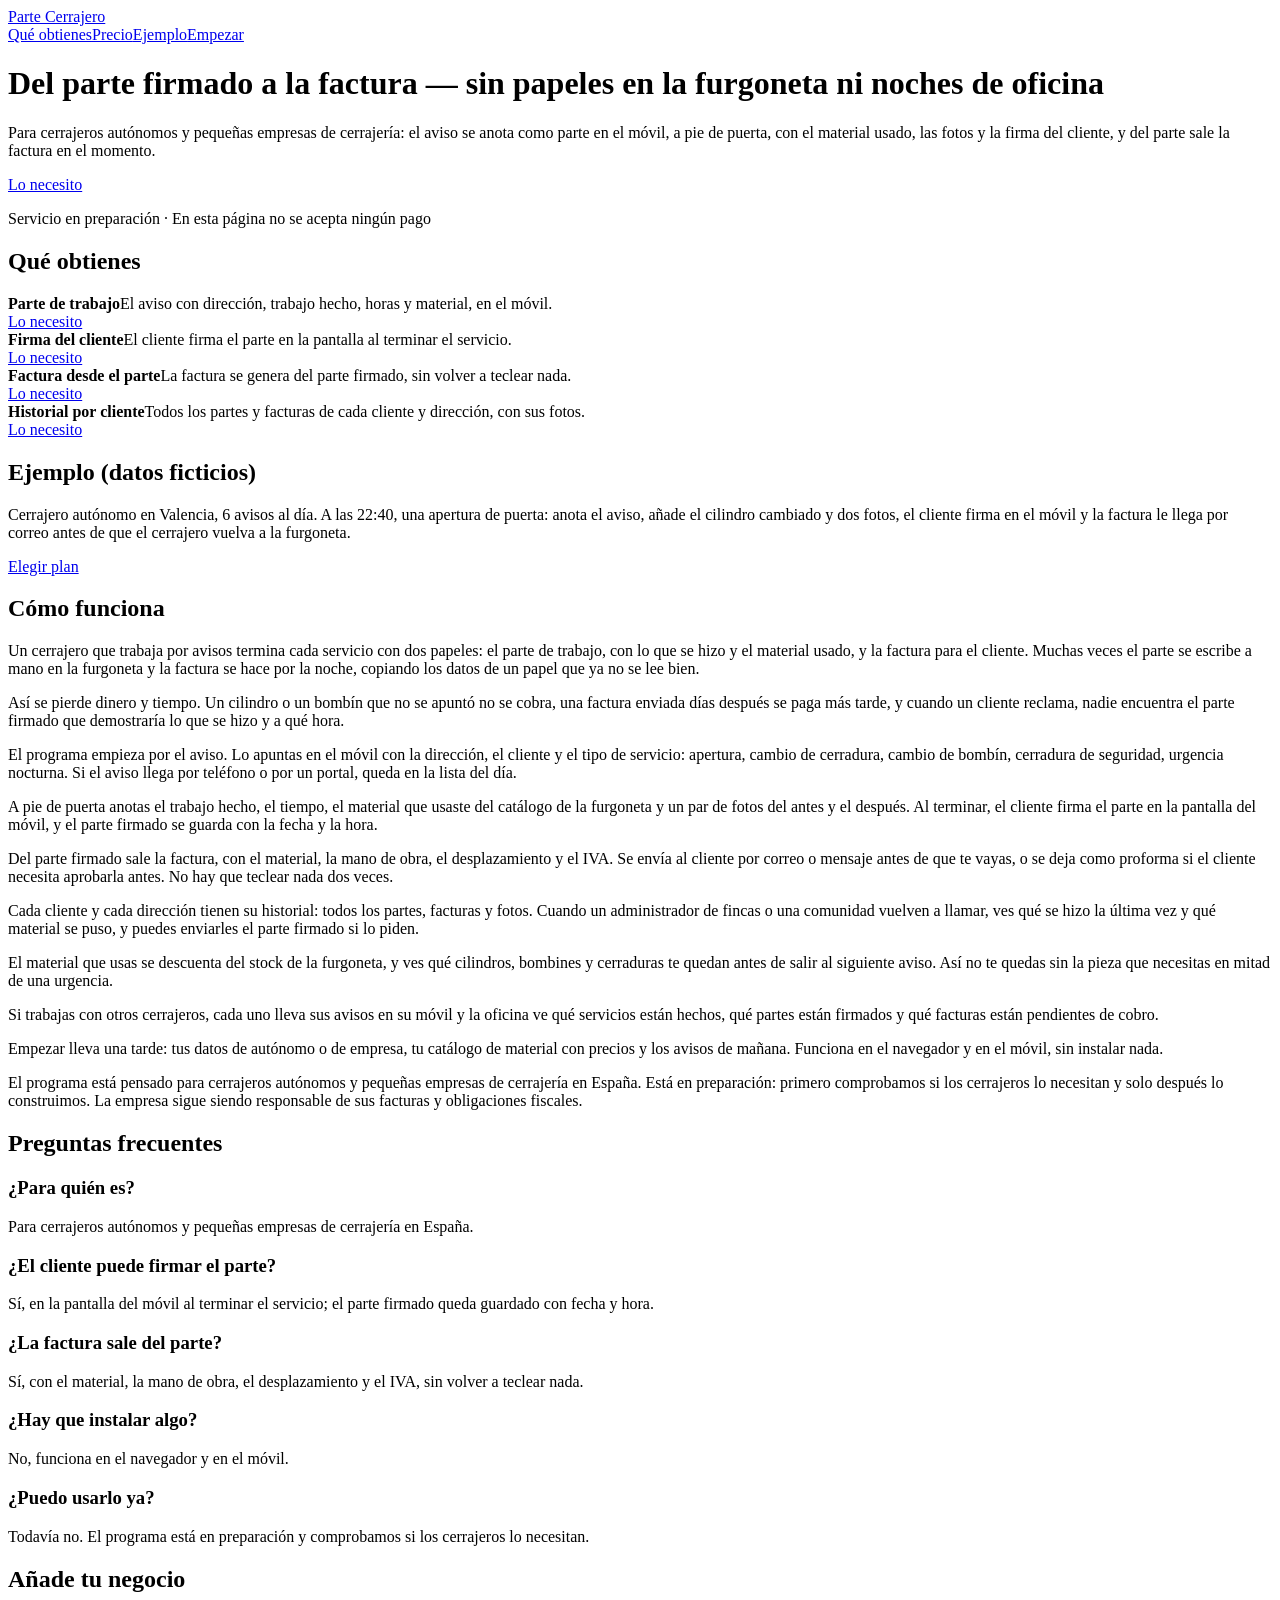
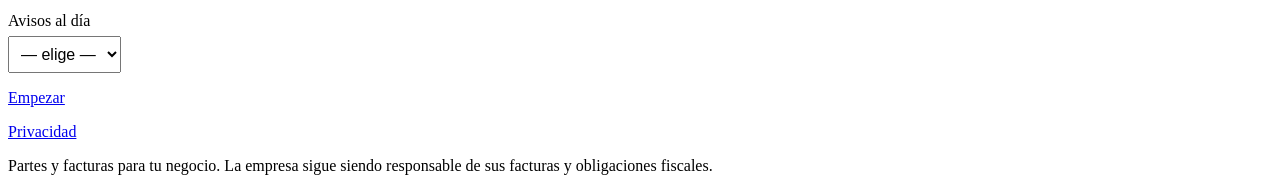
==== index.html @ 354c920a "Смок cerrajeros — комплект автора (_Гипотезы), публикация «Смоками» (органика, слово Владельца 14.10" ====
<!doctype html>
<html lang="es-ES">
<head>
<meta charset="utf-8">
<!-- Google Tag Manager: код контейнера вставляет автор по заказу «Смоков» (СМ-09) -->
<meta name="viewport" content="width=device-width,initial-scale=1">
<link rel="canonical" href="https://cerrajeros.dokufile.com/">
<title>Programa para cerrajeros — parte firmado y factura en el acto</title>
<meta name="description" content="Para cerrajeros autónomos y empresas de cerrajería: el aviso se apunta como parte a pie de puerta, con el material y la firma del cliente, y del parte sale la factura sin volver a escribir nada.">
<link rel="icon" href="favicon.svg">
<link rel="stylesheet" href="style.css">
<script src="smoke.js" defer></script>
<!-- faq-jsonld:start -->
<script type="application/ld+json">
{
 "@context": "https://schema.org",
 "@type": "FAQPage",
 "mainEntity": [
  {
   "@type": "Question",
   "name": "¿Para quién es?",
   "acceptedAnswer": {
    "@type": "Answer",
    "text": "Para cerrajeros autónomos y pequeñas empresas de cerrajería en España."
   }
  },
  {
   "@type": "Question",
   "name": "¿El cliente puede firmar el parte?",
   "acceptedAnswer": {
    "@type": "Answer",
    "text": "Sí, en la pantalla del móvil al terminar el servicio; el parte firmado queda guardado con fecha y hora."
   }
  },
  {
   "@type": "Question",
   "name": "¿La factura sale del parte?",
   "acceptedAnswer": {
    "@type": "Answer",
    "text": "Sí, con el material, la mano de obra, el desplazamiento y el IVA, sin volver a teclear nada."
   }
  },
  {
   "@type": "Question",
   "name": "¿Hay que instalar algo?",
   "acceptedAnswer": {
    "@type": "Answer",
    "text": "No, funciona en el navegador y en el móvil."
   }
  },
  {
   "@type": "Question",
   "name": "¿Puedo usarlo ya?",
   "acceptedAnswer": {
    "@type": "Answer",
    "text": "Todavía no. El programa está en preparación y comprobamos si los cerrajeros lo necesitan."
   }
  }
 ]
}
</script>
<!-- faq-jsonld:end -->
</head>
<body>
<!-- Google Tag Manager (noscript): по заказу «Смоков» (СМ-09) -->

<header><div class="wrap">
  <div class="logo"><a href="index.html" data-ev="click_logo_home">Parte Cerrajero</a></div>
  <nav class="top"><a href="#que" data-ev="click_nav_que">Qué obtienes</a><a href="price.html" data-ev="click_nav_precio">Precio</a><a href="#ejemplo" data-ev="click_nav_ejemplo">Ejemplo</a><a href="#start" data-ev="click_nav_start">Empezar</a></nav>
</div></header>

<div class="wrap">
  <div class="hero">
    <h1>Del parte firmado a la factura — sin papeles en la furgoneta ni noches de oficina</h1>
    <p class="sub">Para cerrajeros autónomos y pequeñas empresas de cerrajería: el aviso se anota como parte en el móvil, a pie de puerta, con el material usado, las fotos y la firma del cliente, y del parte sale la factura en el momento.</p>
    <a class="cta" href="price.html" data-ev="cta_click">Lo necesito</a>
    <p class="cta-note">Servicio en preparación · En esta página no se acepta ningún pago</p>
  </div>

  <section id="que" data-view="features_view">
    <h2>Qué obtienes</h2>
    <div class="grid">
      <div class="card"><b>Parte de trabajo</b><span>El aviso con dirección, trabajo hecho, horas y material, en el móvil.</span><br><a class="btn" href="price.html" data-ev="feature_parte">Lo necesito</a></div>
      <div class="card"><b>Firma del cliente</b><span>El cliente firma el parte en la pantalla al terminar el servicio.</span><br><a class="btn" href="price.html" data-ev="feature_firma">Lo necesito</a></div>
      <div class="card"><b>Factura desde el parte</b><span>La factura se genera del parte firmado, sin volver a teclear nada.</span><br><a class="btn" href="price.html" data-ev="feature_factura">Lo necesito</a></div>
      <div class="card"><b>Historial por cliente</b><span>Todos los partes y facturas de cada cliente y dirección, con sus fotos.</span><br><a class="btn" href="price.html" data-ev="feature_historial">Lo necesito</a></div>
    </div>
  </section>

  <section id="ejemplo" data-view="example_view">
    <h2>Ejemplo (datos ficticios)</h2>
    <p class="fine">Cerrajero autónomo en Valencia, 6 avisos al día. A las 22:40, una apertura de puerta: anota el aviso, añade el cilindro cambiado y dos fotos, el cliente firma en el móvil y la factura le llega por correo antes de que el cerrajero vuelva a la furgoneta.</p>
    <a class="cta" href="price.html" data-ev="click_cta_after_example">Elegir plan</a>
  </section>
<!-- seo-tekst:start -->
  <section id="opis">
    <h2>Cómo funciona</h2>
    <p>Un cerrajero que trabaja por avisos termina cada servicio con dos papeles: el parte de trabajo, con lo que se hizo y el material usado, y la factura para el cliente. Muchas veces el parte se escribe a mano en la furgoneta y la factura se hace por la noche, copiando los datos de un papel que ya no se lee bien.</p>
    <p>Así se pierde dinero y tiempo. Un cilindro o un bombín que no se apuntó no se cobra, una factura enviada días después se paga más tarde, y cuando un cliente reclama, nadie encuentra el parte firmado que demostraría lo que se hizo y a qué hora.</p>
    <p>El programa empieza por el aviso. Lo apuntas en el móvil con la dirección, el cliente y el tipo de servicio: apertura, cambio de cerradura, cambio de bombín, cerradura de seguridad, urgencia nocturna. Si el aviso llega por teléfono o por un portal, queda en la lista del día.</p>
    <p>A pie de puerta anotas el trabajo hecho, el tiempo, el material que usaste del catálogo de la furgoneta y un par de fotos del antes y el después. Al terminar, el cliente firma el parte en la pantalla del móvil, y el parte firmado se guarda con la fecha y la hora.</p>
    <p>Del parte firmado sale la factura, con el material, la mano de obra, el desplazamiento y el IVA. Se envía al cliente por correo o mensaje antes de que te vayas, o se deja como proforma si el cliente necesita aprobarla antes. No hay que teclear nada dos veces.</p>
    <p>Cada cliente y cada dirección tienen su historial: todos los partes, facturas y fotos. Cuando un administrador de fincas o una comunidad vuelven a llamar, ves qué se hizo la última vez y qué material se puso, y puedes enviarles el parte firmado si lo piden.</p>
    <p>El material que usas se descuenta del stock de la furgoneta, y ves qué cilindros, bombines y cerraduras te quedan antes de salir al siguiente aviso. Así no te quedas sin la pieza que necesitas en mitad de una urgencia.</p>
    <p>Si trabajas con otros cerrajeros, cada uno lleva sus avisos en su móvil y la oficina ve qué servicios están hechos, qué partes están firmados y qué facturas están pendientes de cobro.</p>
    <p>Empezar lleva una tarde: tus datos de autónomo o de empresa, tu catálogo de material con precios y los avisos de mañana. Funciona en el navegador y en el móvil, sin instalar nada.</p>
    <p>El programa está pensado para cerrajeros autónomos y pequeñas empresas de cerrajería en España. Está en preparación: primero comprobamos si los cerrajeros lo necesitan y solo después lo construimos. La empresa sigue siendo responsable de sus facturas y obligaciones fiscales.</p>
  </section>
  <section id="faq">
    <h2>Preguntas frecuentes</h2>
    <h3>¿Para quién es?</h3>
    <p>Para cerrajeros autónomos y pequeñas empresas de cerrajería en España.</p>
    <h3>¿El cliente puede firmar el parte?</h3>
    <p>Sí, en la pantalla del móvil al terminar el servicio; el parte firmado queda guardado con fecha y hora.</p>
    <h3>¿La factura sale del parte?</h3>
    <p>Sí, con el material, la mano de obra, el desplazamiento y el IVA, sin volver a teclear nada.</p>
    <h3>¿Hay que instalar algo?</h3>
    <p>No, funciona en el navegador y en el móvil.</p>
    <h3>¿Puedo usarlo ya?</h3>
    <p>Todavía no. El programa está en preparación y comprobamos si los cerrajeros lo necesitan.</p>
  </section>
<!-- seo-tekst:end -->
  <section id="start" data-view="start_view">
    <h2>Añade tu negocio</h2>
    <p><label>Avisos al día<br><select data-ev-focus="form_start" style="margin-top:6px;padding:8px;font-size:16px"><option value="">— elige —</option><option>Hasta 3</option><option>4–8</option><option>9–20</option><option>Más de 20</option></select></label></p>
    <a class="cta" href="price.html" data-ev="form_submit_click">Empezar</a>
  </section>
</div>

<footer><div class="wrap">
  <p><a href="privacy.html" data-ev="click_legal_privacy">Privacidad</a></p>
  <p class="muted">Partes y facturas para tu negocio. La empresa sigue siendo responsable de sus facturas y obligaciones fiscales.</p>
</div></footer>

</body>
</html>
---- style.css ----
/* Общая база смоков (СМ-23): стиль — один на все смоки, правит «Смоки» в super-romeo/smoki-base. */
@import url("https://super-romeo.github.io/smoki-base/v1/style.css");
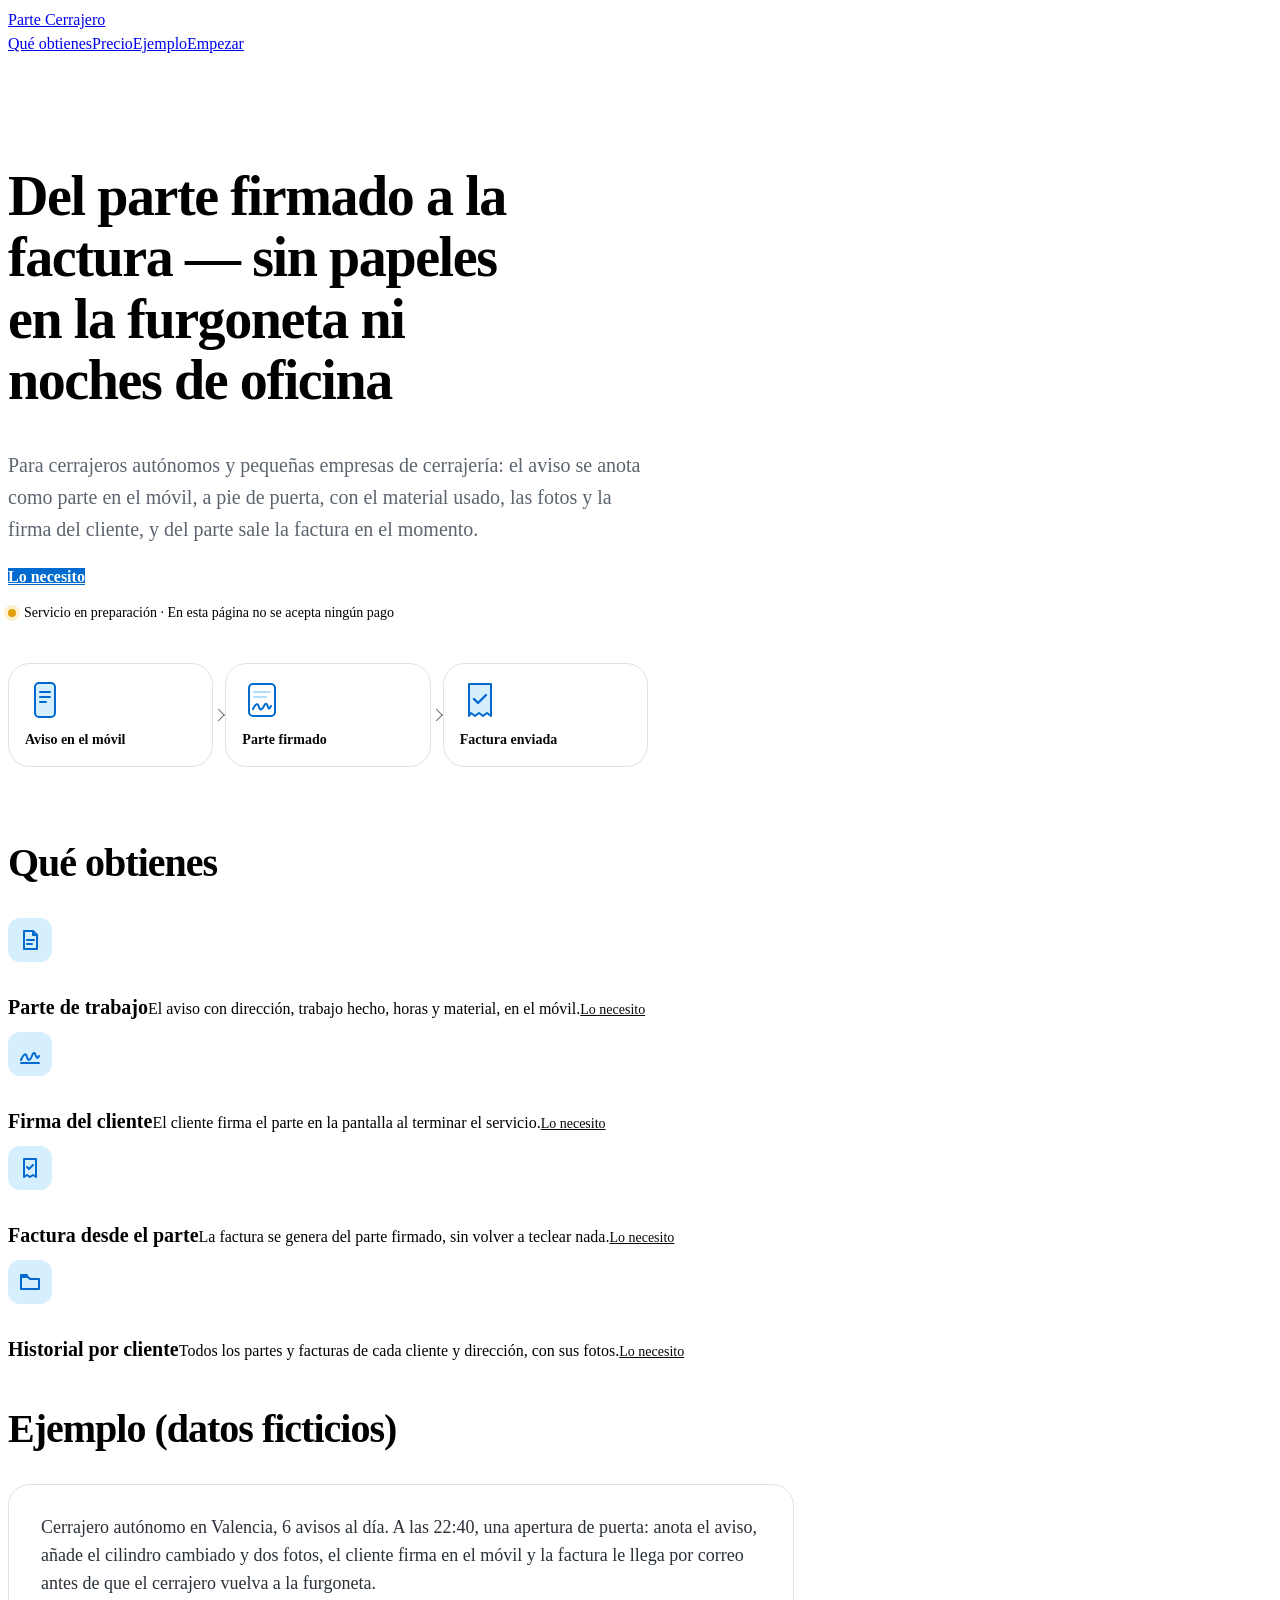
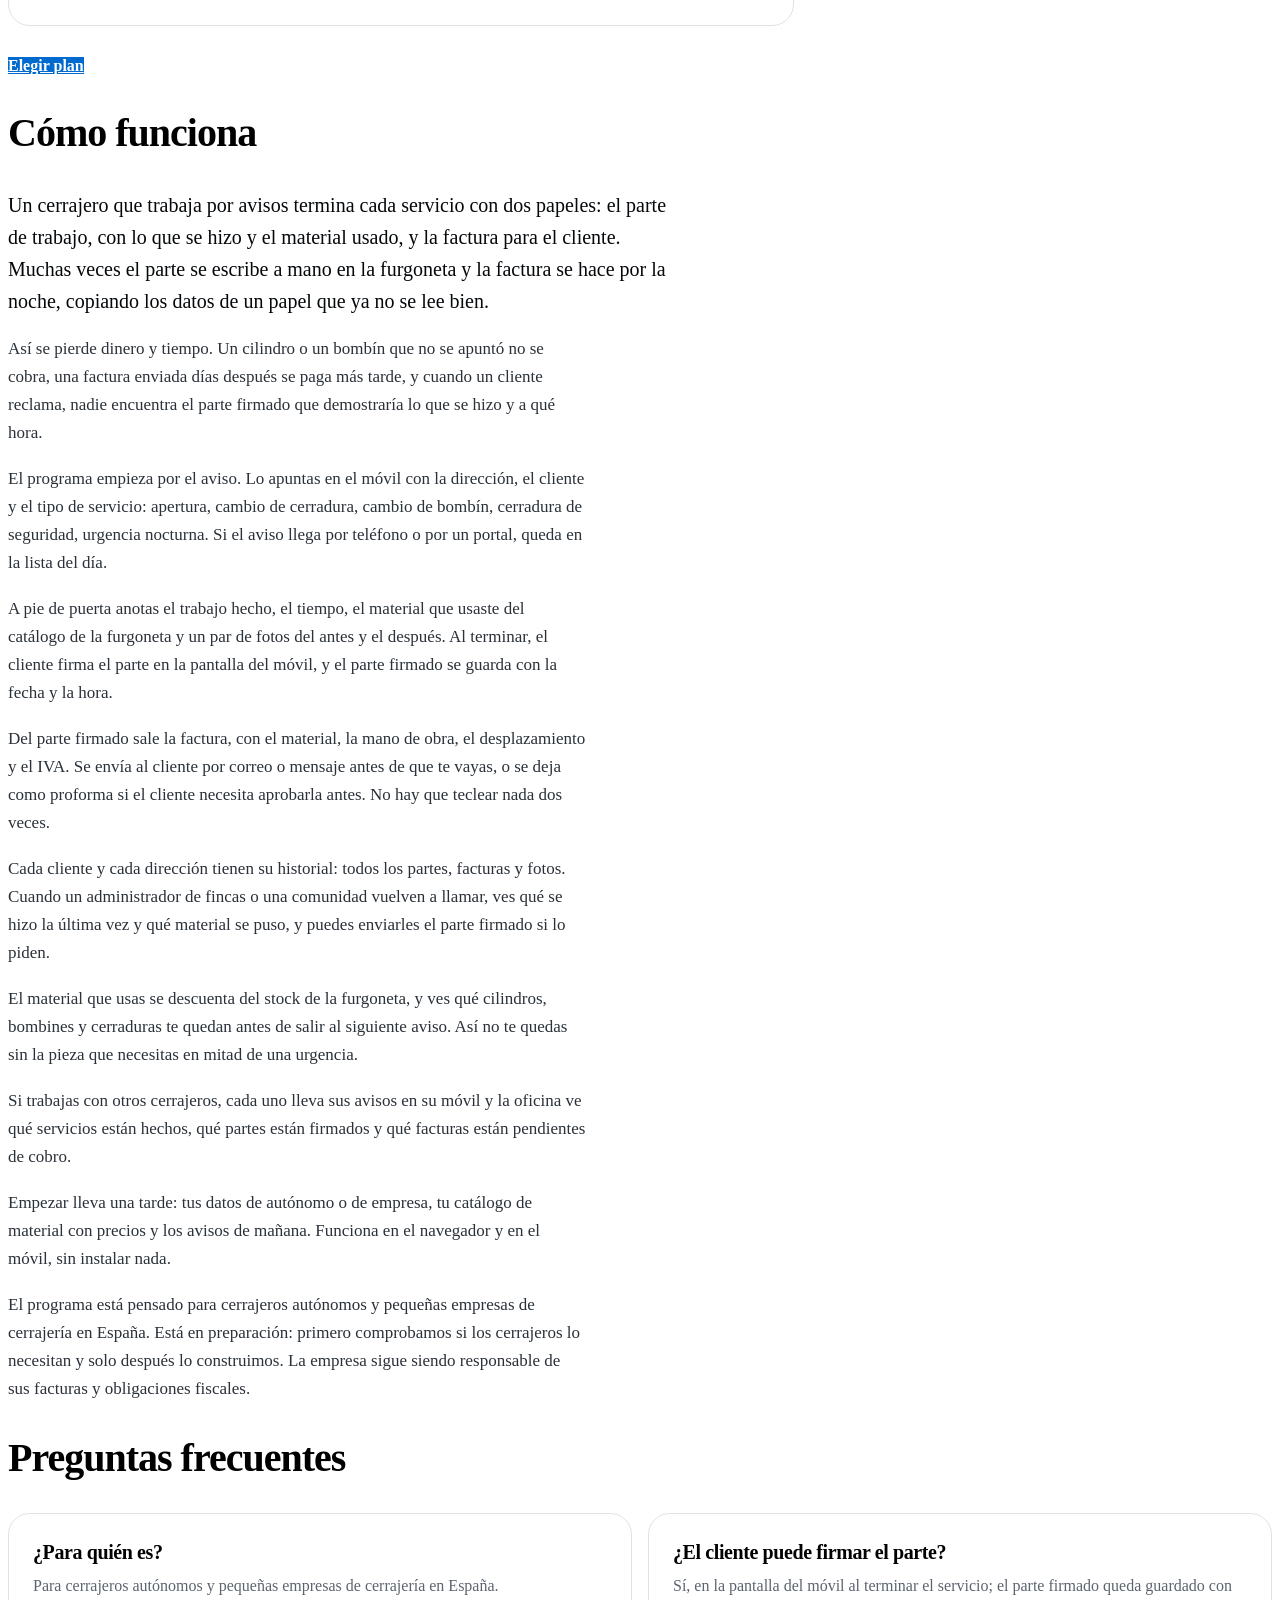
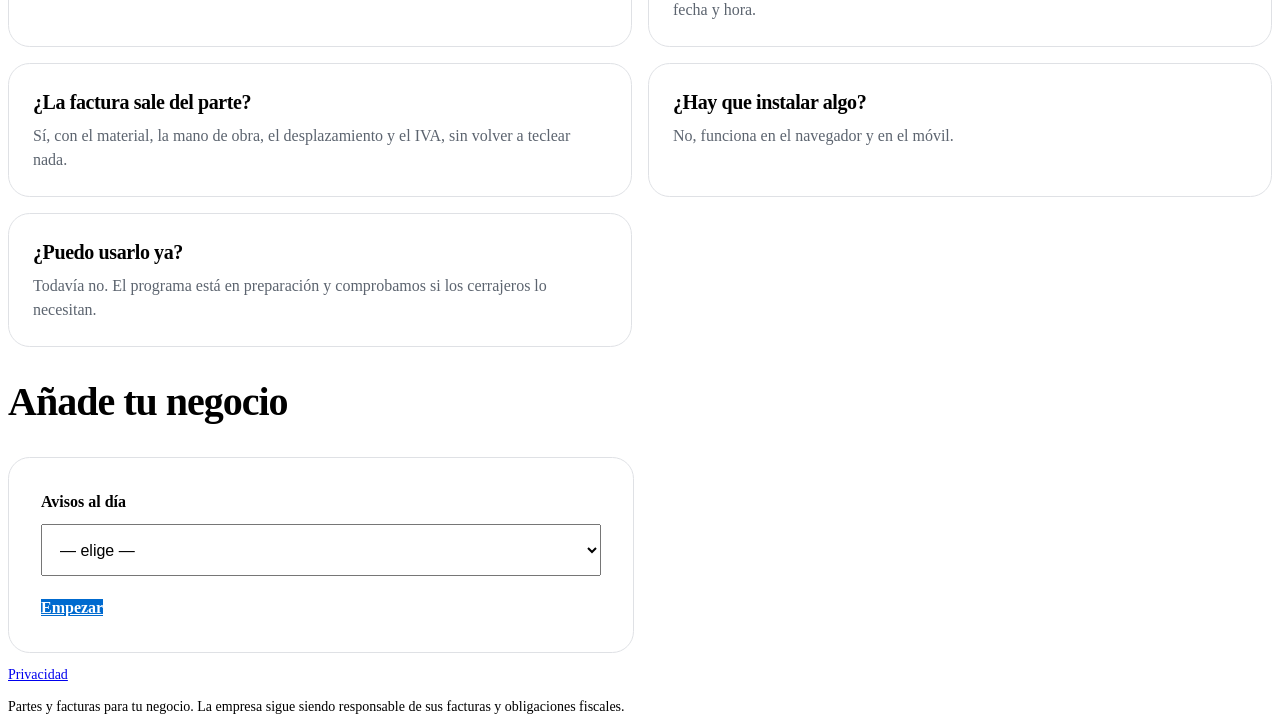
==== commit 6ede34ef: "Design variant: kit + Emil Kowalski mobile-native, animate (owner's word 09.11.2026, Smoki) Co-Autho" ====
--- a/index.html
+++ b/index.html
@@ -2,13 +2,20 @@
 <html lang="es-ES">
 <head>
 <meta charset="utf-8">
-<!-- Google Tag Manager: код контейнера вставляет автор по заказу «Смоков» (СМ-09) -->
+<!-- Google Tag Manager -->
+<script>(function(w,d,s,l,i){w[l]=w[l]||[];w[l].push({'gtm.start':
+new Date().getTime(),event:'gtm.js'});var f=d.getElementsByTagName(s)[0],
+j=d.createElement(s),dl=l!='dataLayer'?'&l='+l:'';j.async=true;j.src=
+'https://www.googletagmanager.com/gtm.js?id='+i+dl;f.parentNode.insertBefore(j,f);
+})(window,document,'script','dataLayer','GTM-NQFFMW6K');</script>
+<!-- End Google Tag Manager -->
 <meta name="viewport" content="width=device-width,initial-scale=1">
 <link rel="canonical" href="https://cerrajeros.dokufile.com/">
-<title>Programa para cerrajeros — parte firmado y factura en el acto</title>
-<meta name="description" content="Para cerrajeros autónomos y empresas de cerrajería: el aviso se apunta como parte a pie de puerta, con el material y la firma del cliente, y del parte sale la factura sin volver a escribir nada.">
+<title>Programa para cerrajeros — parte firmado y factura</title>
+<meta name="description" content="Para cerrajeros autónomos: el aviso como parte a pie de puerta, con material y firma del cliente, y del parte sale la factura sin reescribir.">
 <link rel="icon" href="favicon.svg">
 <link rel="stylesheet" href="style.css">
+<link rel="stylesheet" href="variant.css">
 <script src="smoke.js" defer></script>
 <!-- faq-jsonld:start -->
 <script type="application/ld+json">
@@ -62,7 +69,10 @@
 <!-- faq-jsonld:end -->
 </head>
 <body>
-<!-- Google Tag Manager (noscript): по заказу «Смоков» (СМ-09) -->
+<!-- Google Tag Manager (noscript) -->
+<noscript><iframe src="https://www.googletagmanager.com/ns.html?id=GTM-NQFFMW6K"
+height="0" width="0" style="display:none;visibility:hidden"></iframe></noscript>
+<!-- End Google Tag Manager (noscript) -->
 
 <header><div class="wrap">
   <div class="logo"><a href="index.html" data-ev="click_logo_home">Parte Cerrajero</a></div>
@@ -75,21 +85,26 @@
     <p class="sub">Para cerrajeros autónomos y pequeñas empresas de cerrajería: el aviso se anota como parte en el móvil, a pie de puerta, con el material usado, las fotos y la firma del cliente, y del parte sale la factura en el momento.</p>
     <a class="cta" href="price.html" data-ev="cta_click">Lo necesito</a>
     <p class="cta-note">Servicio en preparación · En esta página no se acepta ningún pago</p>
+    <ol class="flow" aria-label="Del aviso a la factura">
+      <li><svg viewBox="0 0 40 40" aria-hidden="true"><rect x="10" y="3" width="20" height="34" rx="4" fill="#d6efff" stroke="#006acf" stroke-width="2"/><path d="M15 12h10M15 17h10M15 22h6" stroke="#006acf" stroke-width="2" stroke-linecap="round"/></svg>Aviso en el móvil</li>
+      <li><svg viewBox="0 0 40 40" aria-hidden="true"><rect x="7" y="4" width="26" height="32" rx="4" fill="#fff" stroke="#006acf" stroke-width="2"/><path d="M12 12h16M12 17h12" stroke="#b1ddff" stroke-width="2" stroke-linecap="round"/><path d="M11 29c3-6 5-6 6-2s3 3 5-1 3-2 4 1 2 1 3-1" fill="none" stroke="#006acf" stroke-width="2" stroke-linecap="round"/></svg>Parte firmado</li>
+      <li><svg viewBox="0 0 40 40" aria-hidden="true"><path d="M9 4h22v32l-4-3-4 3-4-3-4 3-4-3-2 3z" fill="#d6efff" stroke="#006acf" stroke-width="2" stroke-linejoin="round"/><path d="M14 19l4 4 8-8" fill="none" stroke="#006acf" stroke-width="2.4" stroke-linecap="round" stroke-linejoin="round"/></svg>Factura enviada</li>
+    </ol>
   </div>
 
   <section id="que" data-view="features_view">
     <h2>Qué obtienes</h2>
     <div class="grid">
-      <div class="card"><b>Parte de trabajo</b><span>El aviso con dirección, trabajo hecho, horas y material, en el móvil.</span><br><a class="btn" href="price.html" data-ev="feature_parte">Lo necesito</a></div>
-      <div class="card"><b>Firma del cliente</b><span>El cliente firma el parte en la pantalla al terminar el servicio.</span><br><a class="btn" href="price.html" data-ev="feature_firma">Lo necesito</a></div>
-      <div class="card"><b>Factura desde el parte</b><span>La factura se genera del parte firmado, sin volver a teclear nada.</span><br><a class="btn" href="price.html" data-ev="feature_factura">Lo necesito</a></div>
-      <div class="card"><b>Historial por cliente</b><span>Todos los partes y facturas de cada cliente y dirección, con sus fotos.</span><br><a class="btn" href="price.html" data-ev="feature_historial">Lo necesito</a></div>
+      <div class="card"><div class="ico"><svg viewBox="0 0 24 24" aria-hidden="true" fill="none" stroke="#006acf" stroke-width="2" stroke-linecap="round" stroke-linejoin="round"><path d="M6 3h9l4 4v14H6z"/><path d="M15 3v4h4M9 12h7M9 16h5"/></svg></div><b>Parte de trabajo</b><span>El aviso con dirección, trabajo hecho, horas y material, en el móvil.</span><br><a class="btn" href="price.html" data-ev="feature_parte">Lo necesito</a></div>
+      <div class="card"><div class="ico"><svg viewBox="0 0 24 24" aria-hidden="true" fill="none" stroke="#006acf" stroke-width="2" stroke-linecap="round" stroke-linejoin="round"><path d="M3 18c3-7 5-7 6-3s3 4 5-1 3-3 4 0 2 2 3 0"/><path d="M3 21h18"/></svg></div><b>Firma del cliente</b><span>El cliente firma el parte en la pantalla al terminar el servicio.</span><br><a class="btn" href="price.html" data-ev="feature_firma">Lo necesito</a></div>
+      <div class="card"><div class="ico"><svg viewBox="0 0 24 24" aria-hidden="true" fill="none" stroke="#006acf" stroke-width="2" stroke-linecap="round" stroke-linejoin="round"><path d="M6 3h12v18l-3-2-3 2-3-2-3 2z"/><path d="M9 11l2 2 4-4"/></svg></div><b>Factura desde el parte</b><span>La factura se genera del parte firmado, sin volver a teclear nada.</span><br><a class="btn" href="price.html" data-ev="feature_factura">Lo necesito</a></div>
+      <div class="card"><div class="ico"><svg viewBox="0 0 24 24" aria-hidden="true" fill="none" stroke="#006acf" stroke-width="2" stroke-linecap="round" stroke-linejoin="round"><path d="M3 7h7l2 2h9v10H3z"/><path d="M3 7V5h6"/></svg></div><b>Historial por cliente</b><span>Todos los partes y facturas de cada cliente y dirección, con sus fotos.</span><br><a class="btn" href="price.html" data-ev="feature_historial">Lo necesito</a></div>
     </div>
   </section>
 
   <section id="ejemplo" data-view="example_view">
     <h2>Ejemplo (datos ficticios)</h2>
-    <p class="fine">Cerrajero autónomo en Valencia, 6 avisos al día. A las 22:40, una apertura de puerta: anota el aviso, añade el cilindro cambiado y dos fotos, el cliente firma en el móvil y la factura le llega por correo antes de que el cerrajero vuelva a la furgoneta.</p>
+    <div class="story"><p class="fine">Cerrajero autónomo en Valencia, 6 avisos al día. A las 22:40, una apertura de puerta: anota el aviso, añade el cilindro cambiado y dos fotos, el cliente firma en el móvil y la factura le llega por correo antes de que el cerrajero vuelva a la furgoneta.</p></div>
     <a class="cta" href="price.html" data-ev="click_cta_after_example">Elegir plan</a>
   </section>
 <!-- seo-tekst:start -->
@@ -108,22 +123,26 @@
   </section>
   <section id="faq">
     <h2>Preguntas frecuentes</h2>
-    <h3>¿Para quién es?</h3>
-    <p>Para cerrajeros autónomos y pequeñas empresas de cerrajería en España.</p>
-    <h3>¿El cliente puede firmar el parte?</h3>
-    <p>Sí, en la pantalla del móvil al terminar el servicio; el parte firmado queda guardado con fecha y hora.</p>
-    <h3>¿La factura sale del parte?</h3>
-    <p>Sí, con el material, la mano de obra, el desplazamiento y el IVA, sin volver a teclear nada.</p>
-    <h3>¿Hay que instalar algo?</h3>
-    <p>No, funciona en el navegador y en el móvil.</p>
-    <h3>¿Puedo usarlo ya?</h3>
-    <p>Todavía no. El programa está en preparación y comprobamos si los cerrajeros lo necesitan.</p>
+    <div class="faq-list">
+    <div><h3>¿Para quién es?</h3>
+    <p>Para cerrajeros autónomos y pequeñas empresas de cerrajería en España.</p></div>
+    <div><h3>¿El cliente puede firmar el parte?</h3>
+    <p>Sí, en la pantalla del móvil al terminar el servicio; el parte firmado queda guardado con fecha y hora.</p></div>
+    <div><h3>¿La factura sale del parte?</h3>
+    <p>Sí, con el material, la mano de obra, el desplazamiento y el IVA, sin volver a teclear nada.</p></div>
+    <div><h3>¿Hay que instalar algo?</h3>
+    <p>No, funciona en el navegador y en el móvil.</p></div>
+    <div><h3>¿Puedo usarlo ya?</h3>
+    <p>Todavía no. El programa está en preparación y comprobamos si los cerrajeros lo necesitan.</p></div>
+    </div>
   </section>
 <!-- seo-tekst:end -->
   <section id="start" data-view="start_view">
     <h2>Añade tu negocio</h2>
-    <p><label>Avisos al día<br><select data-ev-focus="form_start" style="margin-top:6px;padding:8px;font-size:16px"><option value="">— elige —</option><option>Hasta 3</option><option>4–8</option><option>9–20</option><option>Más de 20</option></select></label></p>
+    <div class="panel">
+    <label>Avisos al día<select data-ev-focus="form_start"><option value="">— elige —</option><option>Hasta 3</option><option>4–8</option><option>9–20</option><option>Más de 20</option></select></label>
     <a class="cta" href="price.html" data-ev="form_submit_click">Empezar</a>
+    </div>
   </section>
 </div>
 
--- a/variant.css
+++ b/variant.css
@@ -0,0 +1,168 @@
+/* Variant: current kit + Emil Kowalski skills (mobile-native, animate, emil-design-eng).
+   Keeps the shared kit look (accent #006acf, pill buttons, white cards) and only adds:
+   phone-first touch behaviour, a thumb-reachable hero CTA on phones, press feedback,
+   and restrained CSS-only entrance motion. Self-sufficient for type sizes. */
+
+:root{
+  --bg:#fcfcfc; --ink:#05080b; --muted:#5c646f; --line:#dfe1e5; --card:#ffffff;
+  --alt:#f7f8f9; --accent:#006acf; --accent-soft:#d6efff; --navy:#0b223e;
+  --radius:12px; --radius-lg:21.6px;
+  /* Emil's curves: strong ease-out for UI, iOS drawer curve for the bottom bar */
+  --ease-out:cubic-bezier(0.23, 1, 0.32, 1);
+  --ease-drawer:cubic-bezier(0.32, 0.72, 0, 1);
+  --press:160ms;
+  --safe-b:env(safe-area-inset-bottom, 0px);
+}
+
+/* ---------- platform layer (mobile-native) ---------- */
+html{-webkit-tap-highlight-color:transparent;-webkit-text-size-adjust:100%}
+body{font-size:16px;line-height:24px;overflow-x:clip}
+a,select,label{touch-action:manipulation}
+a.cta,.btn,nav.top a,.logo a{user-select:none;-webkit-user-select:none;-webkit-touch-callout:none}
+:focus-visible{outline:2px solid var(--accent);outline-offset:3px;border-radius:999px}
+
+/* ---------- type (restated so the page holds without the remote base) ---------- */
+h1{font-size:56px;line-height:1.1;letter-spacing:-1.4px;font-weight:700;text-wrap:balance;max-width:18ch}
+h2{font-size:40px;line-height:1.1;letter-spacing:-1px;font-weight:700;text-wrap:balance}
+h3{font-size:20px;line-height:28px;letter-spacing:-.4px;font-weight:700}
+.sub{font-size:20px;line-height:32px;color:var(--muted);max-width:640px;text-wrap:pretty}
+.fine,.cta-note{font-size:14px;line-height:20px}
+
+/* ---------- hero ---------- */
+.hero{padding:72px 0 40px}
+.hero .cta-note{display:flex;align-items:center;gap:8px}
+.hero .cta-note::before{content:"";flex:none;width:8px;height:8px;border-radius:50%;background:#e3a008;box-shadow:0 0 0 4px #fdf0cf}
+
+/* "aviso -> parte -> factura" strip: explains the product in one glance */
+.flow{list-style:none;margin:40px 0 0;padding:0;display:grid;grid-template-columns:repeat(3,1fr);gap:12px;max-width:640px}
+.flow li{position:relative;display:flex;flex-direction:column;align-items:flex-start;gap:10px;padding:16px;background:var(--card);border:1px solid var(--line);border-radius:var(--radius-lg);font-size:14px;line-height:20px;font-weight:600;color:var(--ink)}
+.flow li + li::before{content:"";position:absolute;left:-10px;top:50%;width:8px;height:8px;border-top:1.5px solid var(--muted);border-right:1.5px solid var(--muted);transform:translate(-2px,-50%) rotate(45deg)}
+.flow svg{width:40px;height:40px;flex:none}
+
+/* ---------- buttons: press feedback on pointer-down, hover only for mice ---------- */
+a.cta,.btn{
+  transition:transform var(--press) var(--ease-out),opacity 150ms ease,background-color 150ms ease,box-shadow 150ms ease;
+}
+a.cta{color:#fff;background:var(--accent);font-size:16px;line-height:24px;font-weight:600;min-height:56px}
+.btn{color:var(--ink);background:#fff;font-size:14px;line-height:20px;min-height:44px;display:inline-flex;align-items:center}
+a.cta:hover,a.cta:active{color:#fff}
+.btn:hover,.btn:active{color:var(--ink)}
+a.cta:active,.btn:active{transform:scale(.97)}
+a.cta:active{background:#005bb3}
+.btn:active{background:var(--alt)}
+@media not all and (hover:hover) and (pointer:fine){
+  a.cta:hover{opacity:1}
+  .btn:hover{background:#fff}
+  .btn:active{background:var(--alt)}
+}
+@media (hover:hover) and (pointer:fine){
+  a.cta:hover{opacity:1;background:#005bb3;box-shadow:0 6px 20px -6px rgba(0,106,207,.55)}
+  .card{transition:border-color 150ms ease,box-shadow 150ms ease}
+  .card:hover{border-color:#c3c8cf;box-shadow:0 10px 30px -18px rgba(11,34,62,.35)}
+}
+
+/* ---------- features ---------- */
+#que .grid{grid-template-columns:repeat(2,1fr)}
+.card{font-size:16px;line-height:24px}
+.card > b{font-size:20px;line-height:28px}
+.card .ico{width:44px;height:44px;border-radius:12px;background:var(--accent-soft);display:grid;place-items:center;margin-bottom:10px}
+.card .ico svg{width:24px;height:24px}
+.card span{flex:1}
+.card br{display:none}
+.card .btn{margin-top:16px}
+
+/* ---------- example: a card that reads like a job log ---------- */
+.story{background:var(--card);border:1px solid var(--line);border-radius:var(--radius-lg);padding:28px 32px;margin:0 0 28px;max-width:720px}
+.story p{margin:0;font-size:18px;line-height:28px;color:#2a3139;text-wrap:pretty}
+
+/* ---------- SEO text: comfortable measure ---------- */
+#opis p{max-width:68ch;font-size:17px;line-height:28px;color:#2a3139;margin:0 0 18px}
+#opis p:first-of-type{font-size:20px;line-height:32px;color:var(--ink)}
+
+/* ---------- FAQ as quiet cards ---------- */
+.faq-list{display:grid;grid-template-columns:repeat(2,1fr);gap:16px}
+.faq-list > div{background:var(--card);border:1px solid var(--line);border-radius:var(--radius-lg);padding:24px}
+.faq-list h3{margin:0 0 8px}
+.faq-list p{margin:0;color:var(--muted);font-size:16px;line-height:24px}
+
+/* ---------- start panel ---------- */
+.panel{background:var(--card);border:1px solid var(--line);border-radius:var(--radius-lg);padding:32px;max-width:560px}
+.panel label{display:block;font-weight:600;font-size:16px;line-height:24px}
+.panel select{display:block;width:100%;margin:10px 0 20px;min-height:52px;font-size:16px;padding:12px 14px}
+.panel a.cta{margin:0}
+
+/* ---------- footer: real tap targets ---------- */
+footer{font-size:14px;line-height:20px}
+footer a{display:inline-flex;align-items:center;min-height:44px}
+footer p{margin:0}
+
+/* ---------- phones ---------- */
+@media (max-width:760px){
+  h1{font-size:36px;line-height:1.15;letter-spacing:-.8px}
+  h2{font-size:30px;letter-spacing:-.6px}
+  .sub{font-size:18px;line-height:28px}
+  .hero{padding:40px 0 24px}
+  .flow{gap:10px;margin-top:28px}
+  .flow li{padding:12px;font-size:13px;line-height:18px}
+  .flow li + li::before{left:-8px;width:6px;height:6px}
+  .flow svg{width:32px;height:32px}
+  .faq-list,#que .grid{grid-template-columns:1fr}
+  .story{padding:22px 20px}
+  .panel{padding:24px 20px}
+  .card{padding:24px}
+  #opis p{font-size:16px;line-height:26px}
+  #opis p:first-of-type{font-size:18px;line-height:28px}
+
+  /* The existing hero CTA (same element, same data-ev) becomes a bottom bar in thumb reach. */
+  .hero a.cta{
+    position:fixed;z-index:25;left:16px;right:16px;bottom:calc(12px + var(--safe-b));
+    margin:0;box-shadow:0 10px 28px -8px rgba(0,106,207,.6),0 0 0 4px rgba(252,252,252,.9);
+  }
+  .hero .cta-note{margin-top:20px}
+  footer{padding-bottom:calc(28px + 84px + var(--safe-b))}
+}
+
+/* ---------- motion (animate skill) ----------
+   Gate: first visit of a marketing page = rare tier; purpose = explanation (the flow strip)
+   and preventing a jarring pop-in. Tool: CSS keyframes on load, scroll-driven where supported.
+   Properties: opacity + transform only. Curve: --ease-out. Stagger 60-80ms. */
+@media (prefers-reduced-motion:no-preference){
+  @keyframes rise{from{opacity:0;transform:translateY(8px)}}
+  @keyframes bar-in{from{opacity:0;transform:translateY(calc(100% + 24px))}}
+  @keyframes reveal{from{opacity:0;transform:translateY(16px)}}
+
+  .hero > *{animation:rise 520ms var(--ease-out) both}
+  .hero > :nth-child(2){animation-delay:60ms}
+  .hero > :nth-child(3){animation-delay:120ms}
+  .hero > :nth-child(4){animation-delay:180ms}
+  .hero > .flow{animation:none}
+  .flow li{animation:rise 480ms var(--ease-out) both}
+  .flow li:nth-child(1){animation-delay:260ms}
+  .flow li:nth-child(2){animation-delay:340ms}
+  .flow li:nth-child(3){animation-delay:420ms}
+
+  @media (max-width:760px){
+    .hero a.cta{animation:bar-in 420ms var(--ease-drawer) 200ms both}
+    .hero a.cta:active{transform:scale(.97)}
+  }
+
+  /* Section entrance: tied to scroll, so it never blocks reading and never runs off-screen. */
+  @supports (animation-timeline:view()){
+    section > h2,section > .grid > .card,section > .story,section > .faq-list > div,#opis > p,section > .panel{
+      animation:reveal linear both;
+      animation-timing-function:var(--ease-out);
+      animation-timeline:view();
+      animation-range:entry 0% entry 70%;
+    }
+    section > .grid > .card:nth-child(2),section > .faq-list > div:nth-child(even){animation-range:entry 10% entry 80%}
+    section > .grid > .card:nth-child(3){animation-range:entry 20% entry 90%}
+    section > .grid > .card:nth-child(4){animation-range:entry 30% entry 100%}
+  }
+}
+/* Reduced motion: fewer and gentler, not zero — keep a soft fade, drop all movement and scale. */
+@media (prefers-reduced-motion:reduce){
+  @keyframes fade{from{opacity:0}}
+  .hero > *{animation:fade 200ms ease both}
+  a.cta,.btn{transition:opacity 150ms ease,background-color 150ms ease}
+  a.cta:active,.btn:active{transform:none}
+}
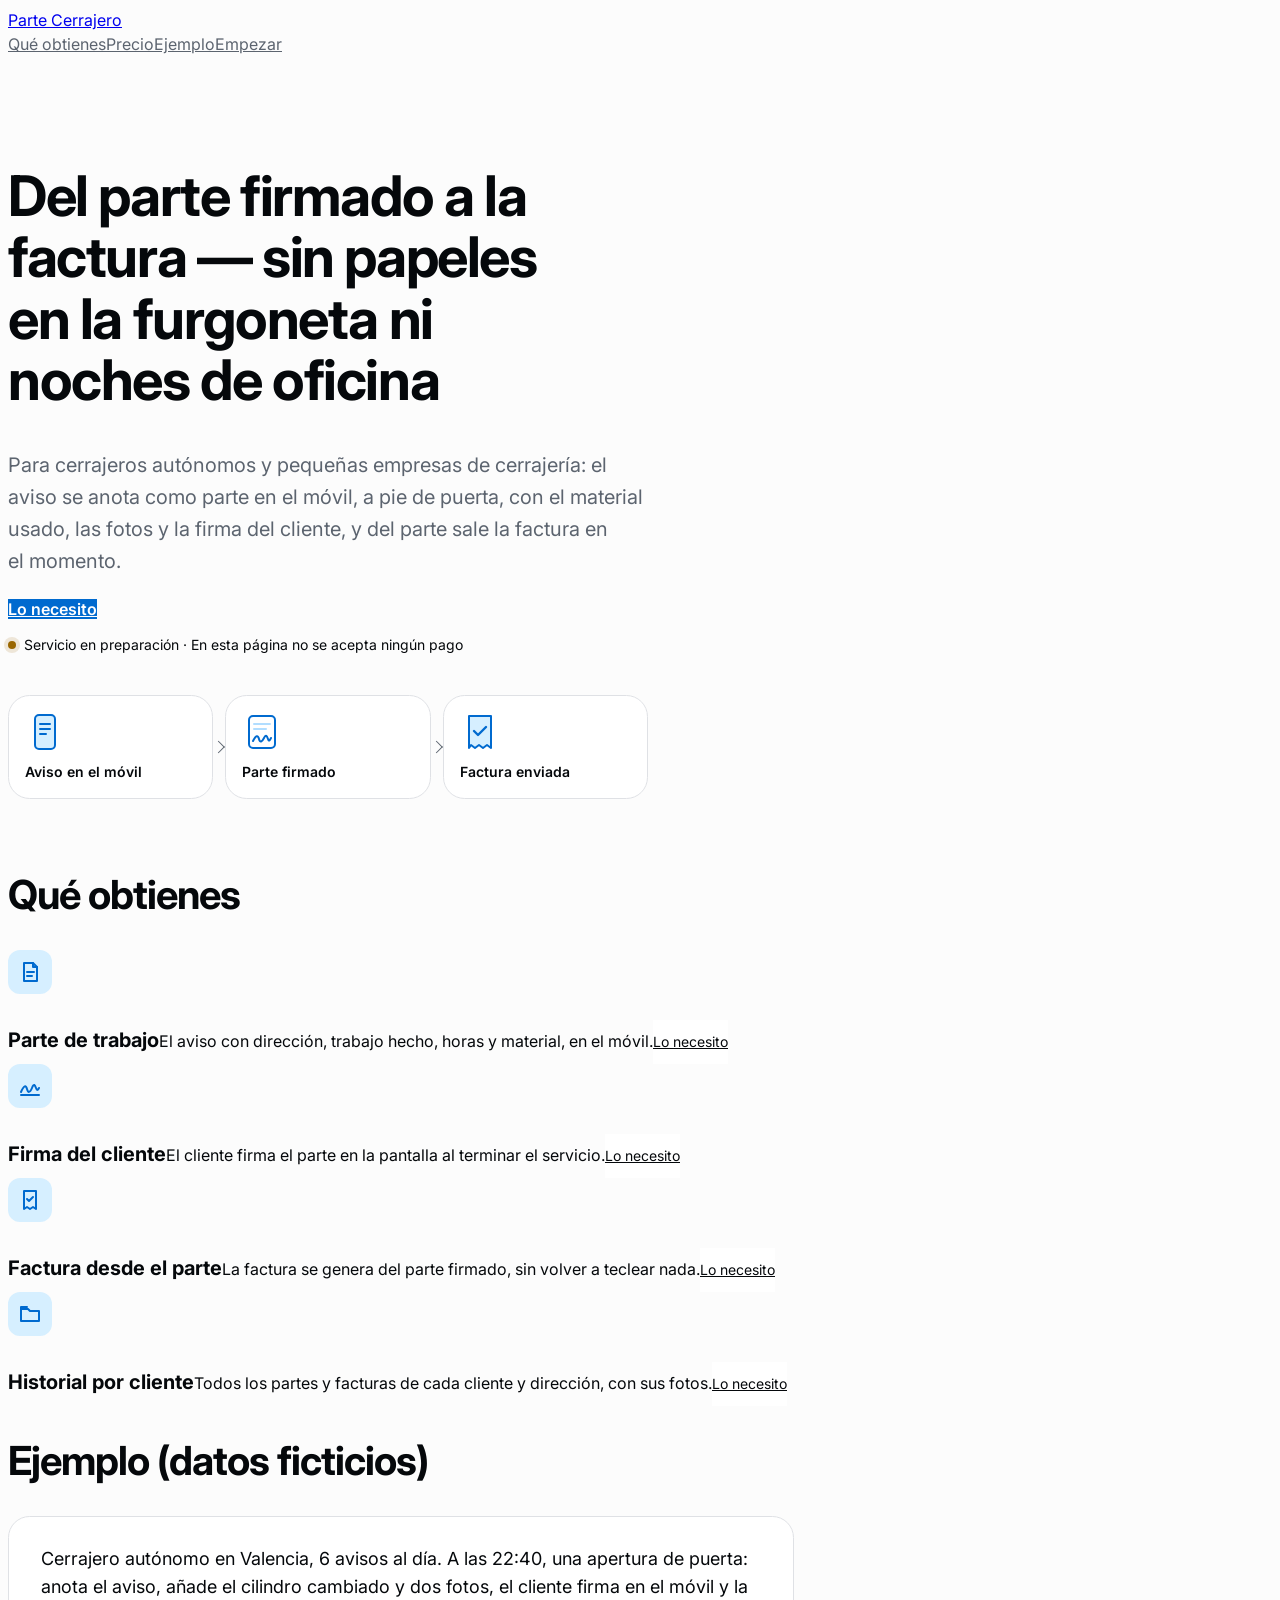
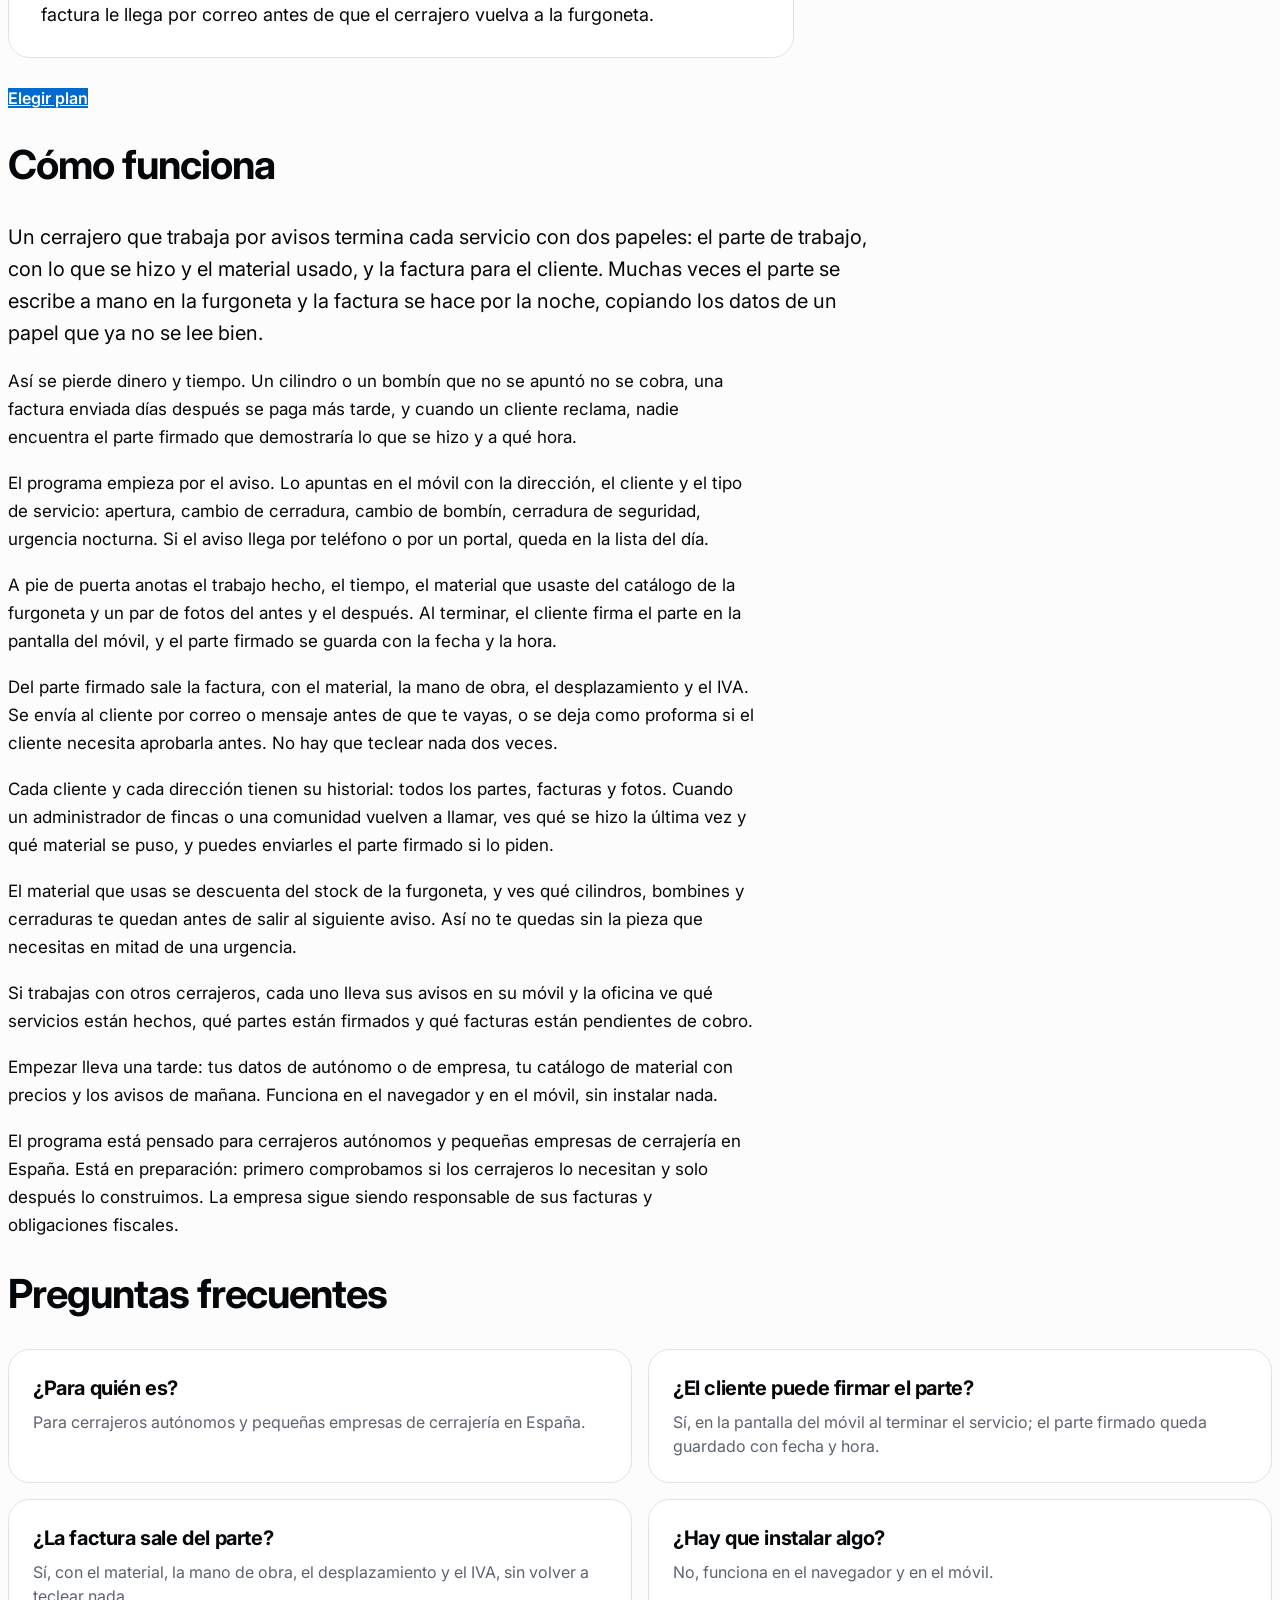
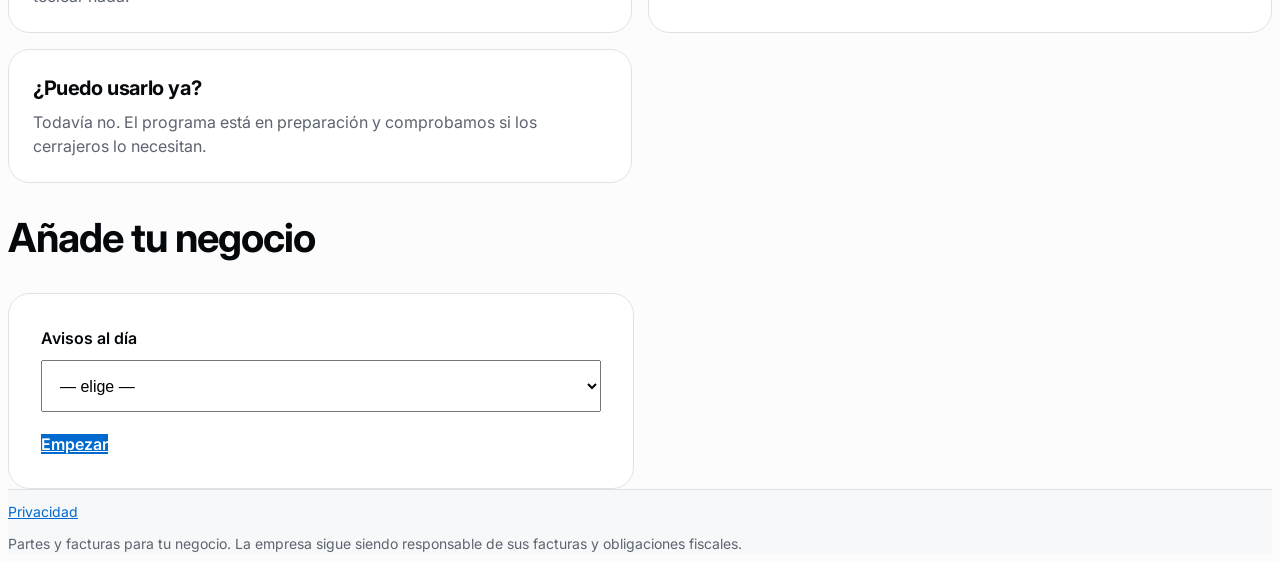
==== commit 65d936ff: "Главная: одни цвета (СМ-04), шрифт Inter, светлый фон — выбор раскладки (слово Владельца 10.11.2026)" ====
--- a/index.html
+++ b/index.html
@@ -16,6 +16,9 @@
 <link rel="icon" href="favicon.svg">
 <link rel="stylesheet" href="style.css">
 <link rel="stylesheet" href="variant.css">
+<link rel="preconnect" href="https://fonts.googleapis.com">
+<link rel="preconnect" href="https://fonts.gstatic.com" crossorigin>
+<link rel="stylesheet" href="https://fonts.googleapis.com/css2?family=Inter:wght@400;500;600;700&amp;display=swap">
 <script src="smoke.js" defer></script>
 <!-- faq-jsonld:start -->
 <script type="application/ld+json">
--- a/variant.css
+++ b/variant.css
@@ -5,7 +5,11 @@
 
 :root{
   --bg:#fcfcfc; --ink:#05080b; --muted:#5c646f; --line:#dfe1e5; --card:#ffffff;
-  --alt:#f7f8f9; --accent:#006acf; --accent-soft:#d6efff; --navy:#0b223e;
+  --alt:#f7f8f9; --accent:#006acf; --accent-soft:#d6efff; --accent-num:#b1ddff; --navy:#05080b;
+  --focus:#0086dd; --accent-press:#006acf;
+  --warn:#9a6700; --warn-soft:rgba(154,103,0,.14);
+  --shadow:rgba(5,8,11,.18);
+  --font:Inter,ui-sans-serif,system-ui,-apple-system,"Segoe UI",Roboto,Helvetica,Arial,sans-serif;
   --radius:12px; --radius-lg:21.6px;
   /* Emil's curves: strong ease-out for UI, iOS drawer curve for the bottom bar */
   --ease-out:cubic-bezier(0.23, 1, 0.32, 1);
@@ -16,10 +20,10 @@
 
 /* ---------- platform layer (mobile-native) ---------- */
 html{-webkit-tap-highlight-color:transparent;-webkit-text-size-adjust:100%}
-body{font-size:16px;line-height:24px;overflow-x:clip}
+body{font-size:16px;line-height:24px;overflow-x:clip;background:var(--bg);color:var(--ink);font-family:var(--font)}
 a,select,label{touch-action:manipulation}
 a.cta,.btn,nav.top a,.logo a{user-select:none;-webkit-user-select:none;-webkit-touch-callout:none}
-:focus-visible{outline:2px solid var(--accent);outline-offset:3px;border-radius:999px}
+:focus-visible{outline:2px solid var(--focus);outline-offset:3px;border-radius:999px}
 
 /* ---------- type (restated so the page holds without the remote base) ---------- */
 h1{font-size:56px;line-height:1.1;letter-spacing:-1.4px;font-weight:700;text-wrap:balance;max-width:18ch}
@@ -31,7 +35,7 @@
 /* ---------- hero ---------- */
 .hero{padding:72px 0 40px}
 .hero .cta-note{display:flex;align-items:center;gap:8px}
-.hero .cta-note::before{content:"";flex:none;width:8px;height:8px;border-radius:50%;background:#e3a008;box-shadow:0 0 0 4px #fdf0cf}
+.hero .cta-note::before{content:"";flex:none;width:8px;height:8px;border-radius:50%;background:var(--warn);box-shadow:0 0 0 4px var(--warn-soft)}
 
 /* "aviso -> parte -> factura" strip: explains the product in one glance */
 .flow{list-style:none;margin:40px 0 0;padding:0;display:grid;grid-template-columns:repeat(3,1fr);gap:12px;max-width:640px}
@@ -43,22 +47,22 @@
 a.cta,.btn{
   transition:transform var(--press) var(--ease-out),opacity 150ms ease,background-color 150ms ease,box-shadow 150ms ease;
 }
-a.cta{color:#fff;background:var(--accent);font-size:16px;line-height:24px;font-weight:600;min-height:56px}
-.btn{color:var(--ink);background:#fff;font-size:14px;line-height:20px;min-height:44px;display:inline-flex;align-items:center}
-a.cta:hover,a.cta:active{color:#fff}
+a.cta{color:#ffffff;background:var(--accent);font-size:16px;line-height:24px;font-weight:600;min-height:56px}
+.btn{color:var(--ink);background:var(--card);font-size:14px;line-height:20px;min-height:44px;display:inline-flex;align-items:center}
+a.cta:hover,a.cta:active{color:#ffffff}
 .btn:hover,.btn:active{color:var(--ink)}
 a.cta:active,.btn:active{transform:scale(.97)}
-a.cta:active{background:#005bb3}
+a.cta:active{background:var(--accent-press)}
 .btn:active{background:var(--alt)}
 @media not all and (hover:hover) and (pointer:fine){
   a.cta:hover{opacity:1}
-  .btn:hover{background:#fff}
+  .btn:hover{background:var(--card)}
   .btn:active{background:var(--alt)}
 }
 @media (hover:hover) and (pointer:fine){
-  a.cta:hover{opacity:1;background:#005bb3;box-shadow:0 6px 20px -6px rgba(0,106,207,.55)}
+  a.cta:hover{opacity:.9;background:var(--accent-press);box-shadow:0 6px 20px -6px var(--shadow)}
   .card{transition:border-color 150ms ease,box-shadow 150ms ease}
-  .card:hover{border-color:#c3c8cf;box-shadow:0 10px 30px -18px rgba(11,34,62,.35)}
+  .card:hover{border-color:var(--line);box-shadow:0 10px 30px -18px var(--shadow)}
 }
 
 /* ---------- features ---------- */
@@ -73,10 +77,10 @@
 
 /* ---------- example: a card that reads like a job log ---------- */
 .story{background:var(--card);border:1px solid var(--line);border-radius:var(--radius-lg);padding:28px 32px;margin:0 0 28px;max-width:720px}
-.story p{margin:0;font-size:18px;line-height:28px;color:#2a3139;text-wrap:pretty}
+.story p{margin:0;font-size:18px;line-height:28px;color:var(--ink);text-wrap:pretty}
 
 /* ---------- SEO text: comfortable measure ---------- */
-#opis p{max-width:68ch;font-size:17px;line-height:28px;color:#2a3139;margin:0 0 18px}
+#opis p{max-width:68ch;font-size:17px;line-height:28px;color:var(--ink);margin:0 0 18px}
 #opis p:first-of-type{font-size:20px;line-height:32px;color:var(--ink)}
 
 /* ---------- FAQ as quiet cards ---------- */
@@ -92,8 +96,10 @@
 .panel a.cta{margin:0}
 
 /* ---------- footer: real tap targets ---------- */
-footer{font-size:14px;line-height:20px}
-footer a{display:inline-flex;align-items:center;min-height:44px}
+nav.top a{color:var(--muted)}
+footer{font-size:14px;line-height:20px;background:var(--alt);color:var(--ink);border-top:1px solid var(--line)}
+footer a{display:inline-flex;align-items:center;min-height:44px;color:var(--accent)}
+footer .muted{color:var(--muted)}
 footer p{margin:0}
 
 /* ---------- phones ---------- */
@@ -116,7 +122,7 @@
   /* The existing hero CTA (same element, same data-ev) becomes a bottom bar in thumb reach. */
   .hero a.cta{
     position:fixed;z-index:25;left:16px;right:16px;bottom:calc(12px + var(--safe-b));
-    margin:0;box-shadow:0 10px 28px -8px rgba(0,106,207,.6),0 0 0 4px rgba(252,252,252,.9);
+    margin:0;box-shadow:0 10px 28px -8px var(--shadow),0 0 0 4px rgba(252,252,252,.9);
   }
   .hero .cta-note{margin-top:20px}
   footer{padding-bottom:calc(28px + 84px + var(--safe-b))}
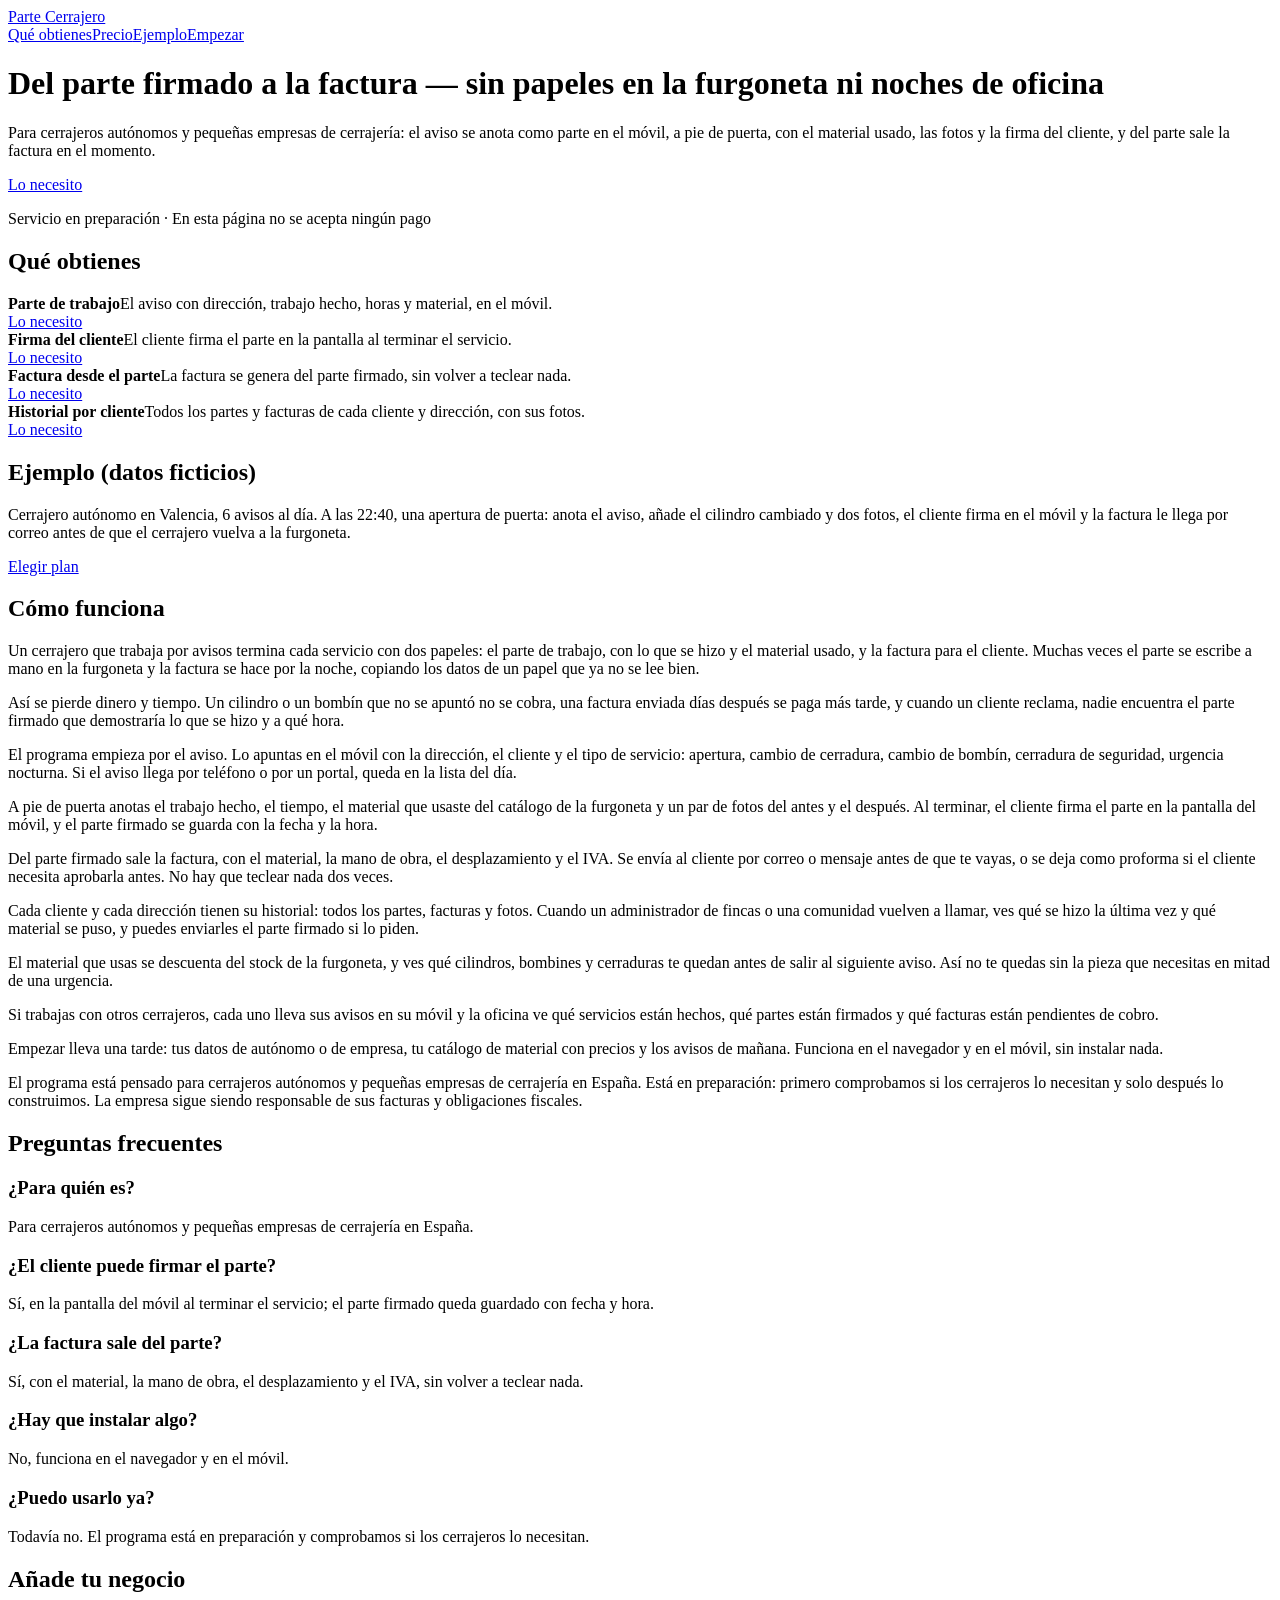
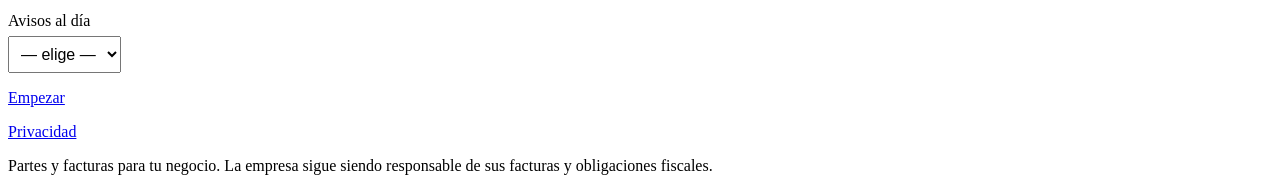
==== commit 4ff4629e: "Главная: прежний вид — сравнение дизайна перенесено на тестовый домен (слово Владельца 10.11.2026, «" ====
--- a/index.html
+++ b/index.html
@@ -15,10 +15,6 @@
 <meta name="description" content="Para cerrajeros autónomos: el aviso como parte a pie de puerta, con material y firma del cliente, y del parte sale la factura sin reescribir.">
 <link rel="icon" href="favicon.svg">
 <link rel="stylesheet" href="style.css">
-<link rel="stylesheet" href="variant.css">
-<link rel="preconnect" href="https://fonts.googleapis.com">
-<link rel="preconnect" href="https://fonts.gstatic.com" crossorigin>
-<link rel="stylesheet" href="https://fonts.googleapis.com/css2?family=Inter:wght@400;500;600;700&amp;display=swap">
 <script src="smoke.js" defer></script>
 <!-- faq-jsonld:start -->
 <script type="application/ld+json">
@@ -88,26 +84,21 @@
     <p class="sub">Para cerrajeros autónomos y pequeñas empresas de cerrajería: el aviso se anota como parte en el móvil, a pie de puerta, con el material usado, las fotos y la firma del cliente, y del parte sale la factura en el momento.</p>
     <a class="cta" href="price.html" data-ev="cta_click">Lo necesito</a>
     <p class="cta-note">Servicio en preparación · En esta página no se acepta ningún pago</p>
-    <ol class="flow" aria-label="Del aviso a la factura">
-      <li><svg viewBox="0 0 40 40" aria-hidden="true"><rect x="10" y="3" width="20" height="34" rx="4" fill="#d6efff" stroke="#006acf" stroke-width="2"/><path d="M15 12h10M15 17h10M15 22h6" stroke="#006acf" stroke-width="2" stroke-linecap="round"/></svg>Aviso en el móvil</li>
-      <li><svg viewBox="0 0 40 40" aria-hidden="true"><rect x="7" y="4" width="26" height="32" rx="4" fill="#fff" stroke="#006acf" stroke-width="2"/><path d="M12 12h16M12 17h12" stroke="#b1ddff" stroke-width="2" stroke-linecap="round"/><path d="M11 29c3-6 5-6 6-2s3 3 5-1 3-2 4 1 2 1 3-1" fill="none" stroke="#006acf" stroke-width="2" stroke-linecap="round"/></svg>Parte firmado</li>
-      <li><svg viewBox="0 0 40 40" aria-hidden="true"><path d="M9 4h22v32l-4-3-4 3-4-3-4 3-4-3-2 3z" fill="#d6efff" stroke="#006acf" stroke-width="2" stroke-linejoin="round"/><path d="M14 19l4 4 8-8" fill="none" stroke="#006acf" stroke-width="2.4" stroke-linecap="round" stroke-linejoin="round"/></svg>Factura enviada</li>
-    </ol>
   </div>
 
   <section id="que" data-view="features_view">
     <h2>Qué obtienes</h2>
     <div class="grid">
-      <div class="card"><div class="ico"><svg viewBox="0 0 24 24" aria-hidden="true" fill="none" stroke="#006acf" stroke-width="2" stroke-linecap="round" stroke-linejoin="round"><path d="M6 3h9l4 4v14H6z"/><path d="M15 3v4h4M9 12h7M9 16h5"/></svg></div><b>Parte de trabajo</b><span>El aviso con dirección, trabajo hecho, horas y material, en el móvil.</span><br><a class="btn" href="price.html" data-ev="feature_parte">Lo necesito</a></div>
-      <div class="card"><div class="ico"><svg viewBox="0 0 24 24" aria-hidden="true" fill="none" stroke="#006acf" stroke-width="2" stroke-linecap="round" stroke-linejoin="round"><path d="M3 18c3-7 5-7 6-3s3 4 5-1 3-3 4 0 2 2 3 0"/><path d="M3 21h18"/></svg></div><b>Firma del cliente</b><span>El cliente firma el parte en la pantalla al terminar el servicio.</span><br><a class="btn" href="price.html" data-ev="feature_firma">Lo necesito</a></div>
-      <div class="card"><div class="ico"><svg viewBox="0 0 24 24" aria-hidden="true" fill="none" stroke="#006acf" stroke-width="2" stroke-linecap="round" stroke-linejoin="round"><path d="M6 3h12v18l-3-2-3 2-3-2-3 2z"/><path d="M9 11l2 2 4-4"/></svg></div><b>Factura desde el parte</b><span>La factura se genera del parte firmado, sin volver a teclear nada.</span><br><a class="btn" href="price.html" data-ev="feature_factura">Lo necesito</a></div>
-      <div class="card"><div class="ico"><svg viewBox="0 0 24 24" aria-hidden="true" fill="none" stroke="#006acf" stroke-width="2" stroke-linecap="round" stroke-linejoin="round"><path d="M3 7h7l2 2h9v10H3z"/><path d="M3 7V5h6"/></svg></div><b>Historial por cliente</b><span>Todos los partes y facturas de cada cliente y dirección, con sus fotos.</span><br><a class="btn" href="price.html" data-ev="feature_historial">Lo necesito</a></div>
+      <div class="card"><b>Parte de trabajo</b><span>El aviso con dirección, trabajo hecho, horas y material, en el móvil.</span><br><a class="btn" href="price.html" data-ev="feature_parte">Lo necesito</a></div>
+      <div class="card"><b>Firma del cliente</b><span>El cliente firma el parte en la pantalla al terminar el servicio.</span><br><a class="btn" href="price.html" data-ev="feature_firma">Lo necesito</a></div>
+      <div class="card"><b>Factura desde el parte</b><span>La factura se genera del parte firmado, sin volver a teclear nada.</span><br><a class="btn" href="price.html" data-ev="feature_factura">Lo necesito</a></div>
+      <div class="card"><b>Historial por cliente</b><span>Todos los partes y facturas de cada cliente y dirección, con sus fotos.</span><br><a class="btn" href="price.html" data-ev="feature_historial">Lo necesito</a></div>
     </div>
   </section>
 
   <section id="ejemplo" data-view="example_view">
     <h2>Ejemplo (datos ficticios)</h2>
-    <div class="story"><p class="fine">Cerrajero autónomo en Valencia, 6 avisos al día. A las 22:40, una apertura de puerta: anota el aviso, añade el cilindro cambiado y dos fotos, el cliente firma en el móvil y la factura le llega por correo antes de que el cerrajero vuelva a la furgoneta.</p></div>
+    <p class="fine">Cerrajero autónomo en Valencia, 6 avisos al día. A las 22:40, una apertura de puerta: anota el aviso, añade el cilindro cambiado y dos fotos, el cliente firma en el móvil y la factura le llega por correo antes de que el cerrajero vuelva a la furgoneta.</p>
     <a class="cta" href="price.html" data-ev="click_cta_after_example">Elegir plan</a>
   </section>
 <!-- seo-tekst:start -->
@@ -126,26 +117,22 @@
   </section>
   <section id="faq">
     <h2>Preguntas frecuentes</h2>
-    <div class="faq-list">
-    <div><h3>¿Para quién es?</h3>
-    <p>Para cerrajeros autónomos y pequeñas empresas de cerrajería en España.</p></div>
-    <div><h3>¿El cliente puede firmar el parte?</h3>
-    <p>Sí, en la pantalla del móvil al terminar el servicio; el parte firmado queda guardado con fecha y hora.</p></div>
-    <div><h3>¿La factura sale del parte?</h3>
-    <p>Sí, con el material, la mano de obra, el desplazamiento y el IVA, sin volver a teclear nada.</p></div>
-    <div><h3>¿Hay que instalar algo?</h3>
-    <p>No, funciona en el navegador y en el móvil.</p></div>
-    <div><h3>¿Puedo usarlo ya?</h3>
-    <p>Todavía no. El programa está en preparación y comprobamos si los cerrajeros lo necesitan.</p></div>
-    </div>
+    <h3>¿Para quién es?</h3>
+    <p>Para cerrajeros autónomos y pequeñas empresas de cerrajería en España.</p>
+    <h3>¿El cliente puede firmar el parte?</h3>
+    <p>Sí, en la pantalla del móvil al terminar el servicio; el parte firmado queda guardado con fecha y hora.</p>
+    <h3>¿La factura sale del parte?</h3>
+    <p>Sí, con el material, la mano de obra, el desplazamiento y el IVA, sin volver a teclear nada.</p>
+    <h3>¿Hay que instalar algo?</h3>
+    <p>No, funciona en el navegador y en el móvil.</p>
+    <h3>¿Puedo usarlo ya?</h3>
+    <p>Todavía no. El programa está en preparación y comprobamos si los cerrajeros lo necesitan.</p>
   </section>
 <!-- seo-tekst:end -->
   <section id="start" data-view="start_view">
     <h2>Añade tu negocio</h2>
-    <div class="panel">
-    <label>Avisos al día<select data-ev-focus="form_start"><option value="">— elige —</option><option>Hasta 3</option><option>4–8</option><option>9–20</option><option>Más de 20</option></select></label>
+    <p><label>Avisos al día<br><select data-ev-focus="form_start" style="margin-top:6px;padding:8px;font-size:16px"><option value="">— elige —</option><option>Hasta 3</option><option>4–8</option><option>9–20</option><option>Más de 20</option></select></label></p>
     <a class="cta" href="price.html" data-ev="form_submit_click">Empezar</a>
-    </div>
   </section>
 </div>
 
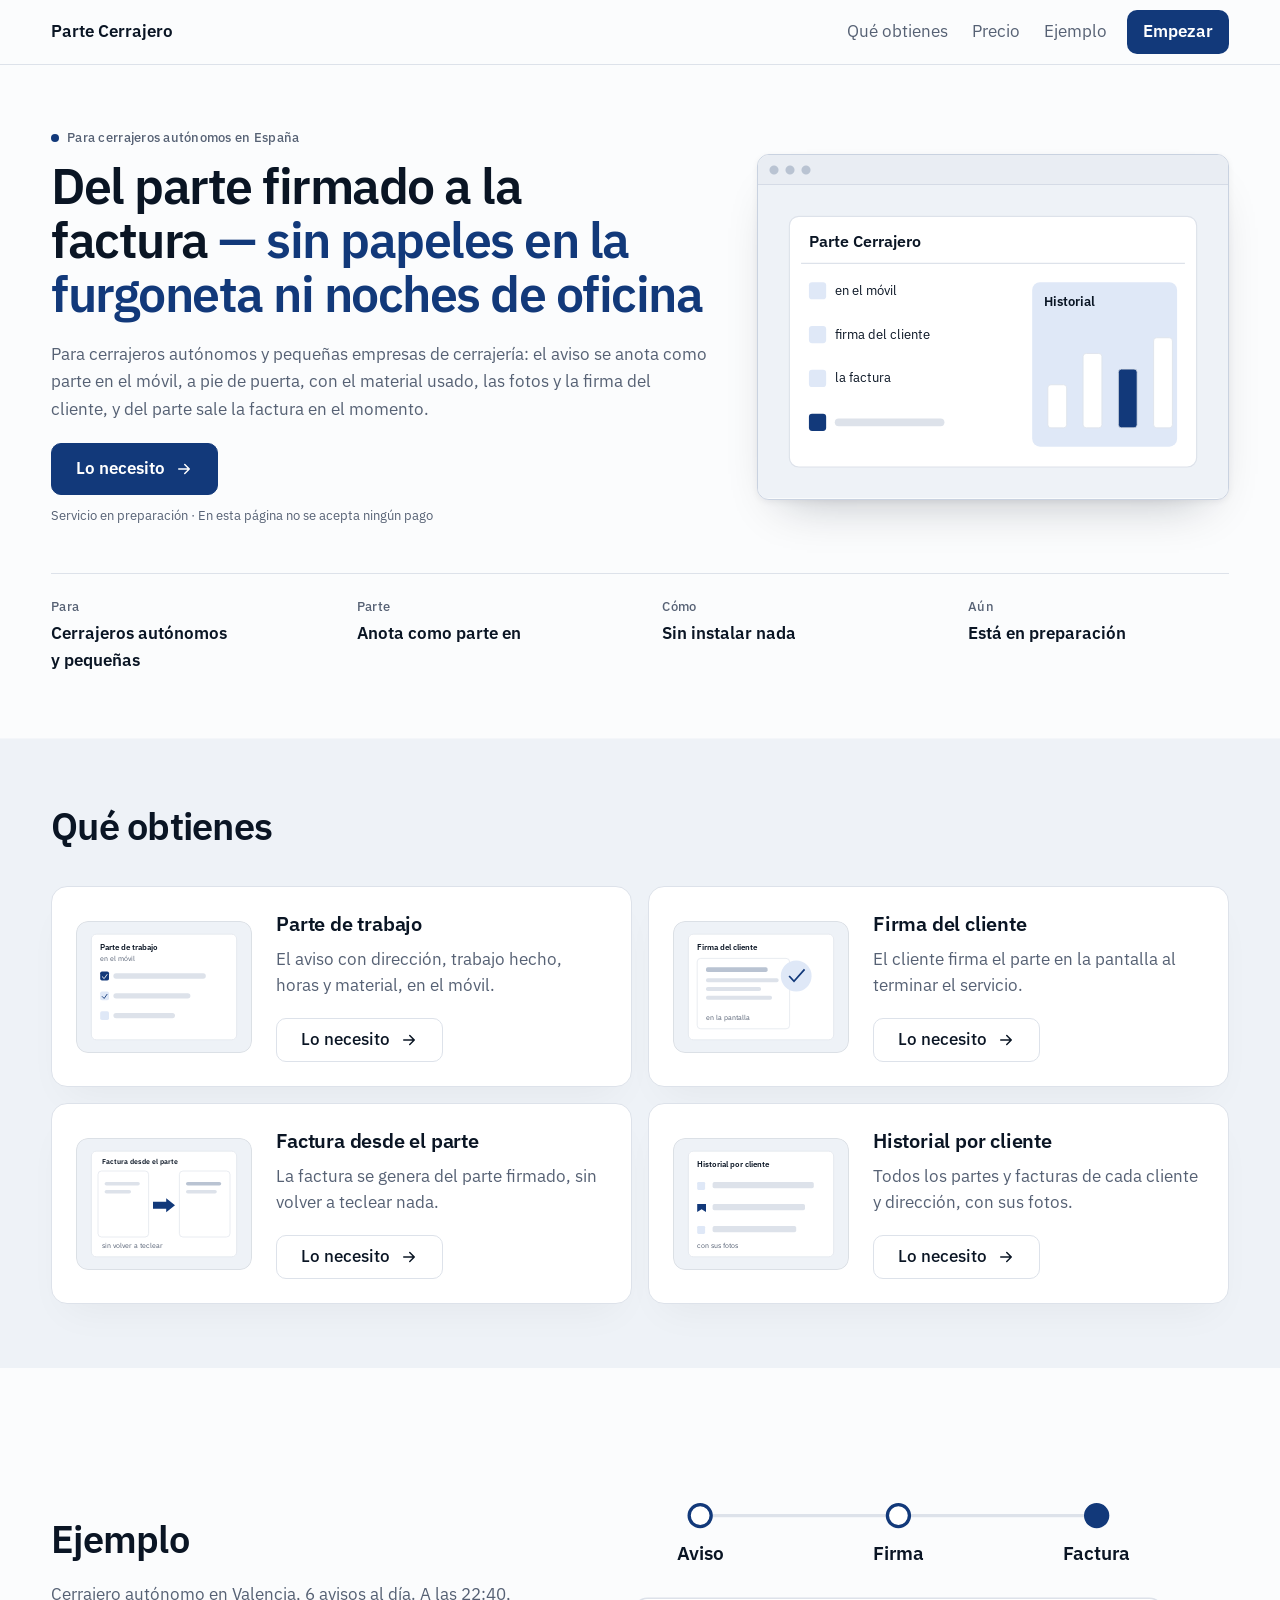
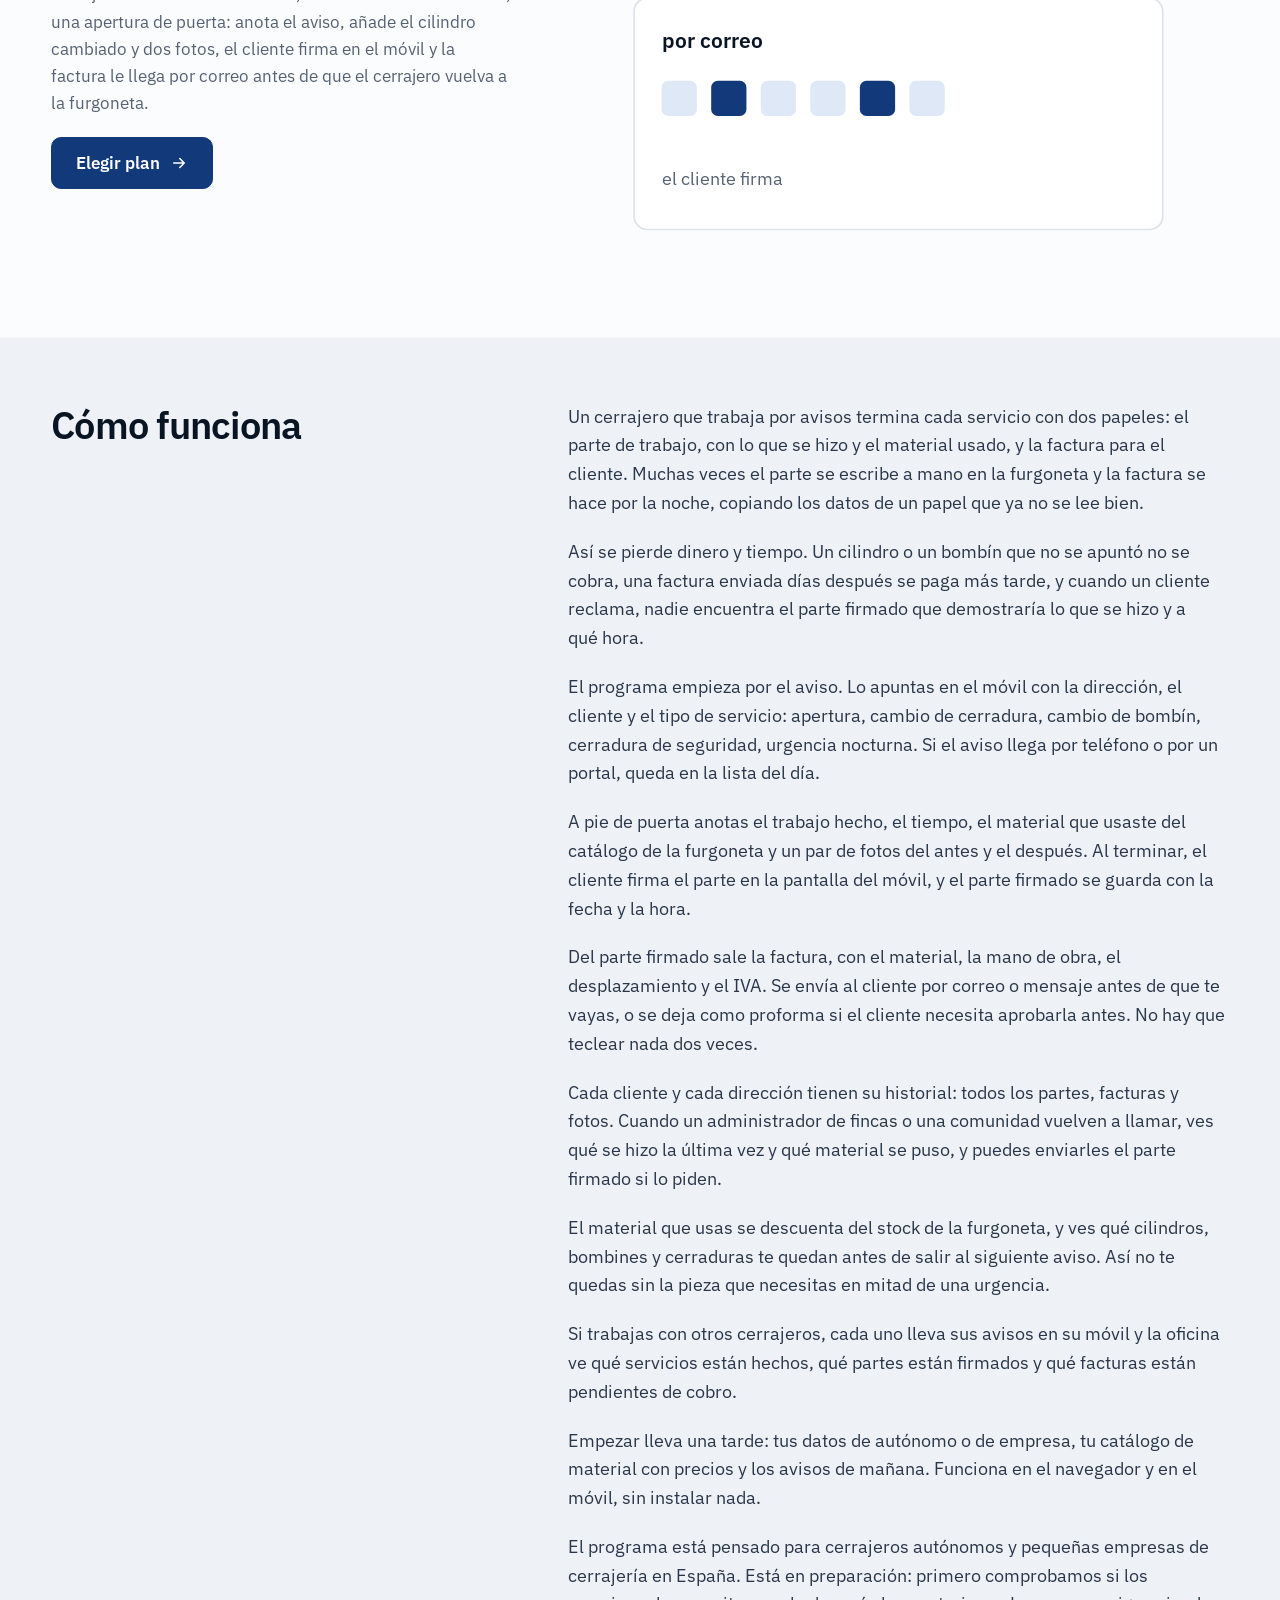
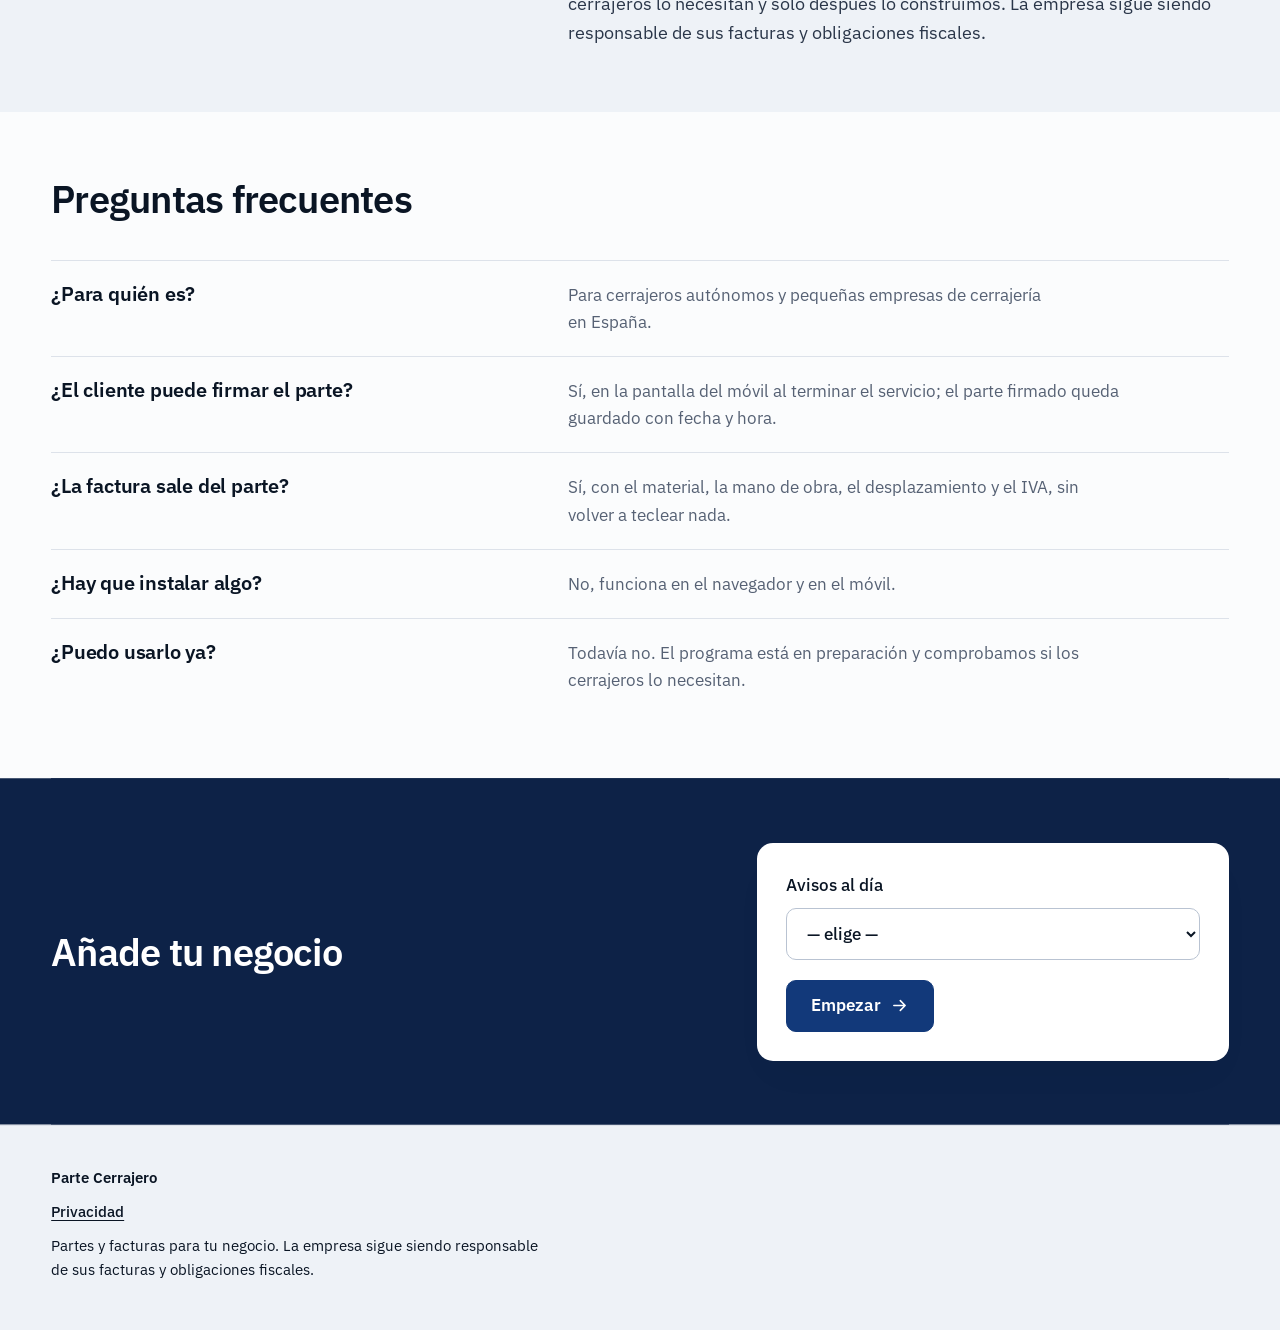
==== commit fb5dc5b3: "Main page: design sample (rollout) Co-Authored-By: Claude Fable 5.2 <noreply@anthropic.com>" ====
--- a/index.html
+++ b/index.html
@@ -15,6 +15,10 @@
 <meta name="description" content="Para cerrajeros autónomos: el aviso como parte a pie de puerta, con material y firma del cliente, y del parte sale la factura sin reescribir.">
 <link rel="icon" href="favicon.svg">
 <link rel="stylesheet" href="style.css">
+<link rel="preconnect" href="https://fonts.googleapis.com">
+<link rel="preconnect" href="https://fonts.gstatic.com" crossorigin>
+<link rel="stylesheet" href="https://fonts.googleapis.com/css2?family=IBM+Plex+Sans:wght@400;500;600&display=swap">
+<link rel="stylesheet" href="variant.css">
 <script src="smoke.js" defer></script>
 <!-- faq-jsonld:start -->
 <script type="application/ld+json">
@@ -73,38 +77,68 @@
 height="0" width="0" style="display:none;visibility:hidden"></iframe></noscript>
 <!-- End Google Tag Manager (noscript) -->
 
-<header><div class="wrap">
-  <div class="logo"><a href="index.html" data-ev="click_logo_home">Parte Cerrajero</a></div>
-  <nav class="top"><a href="#que" data-ev="click_nav_que">Qué obtienes</a><a href="price.html" data-ev="click_nav_precio">Precio</a><a href="#ejemplo" data-ev="click_nav_ejemplo">Ejemplo</a><a href="#start" data-ev="click_nav_start">Empezar</a></nav>
+<header><div class="shell">
+  <a class="home" href="index.html" data-ev="click_logo_home">Parte Cerrajero</a>
+  <nav><a href="#que" data-ev="click_nav_que">Qué obtienes</a><a href="price.html" data-ev="click_nav_precio">Precio</a><a href="#ejemplo" data-ev="click_nav_ejemplo">Ejemplo</a><a href="#start" data-ev="click_nav_start">Empezar</a></nav>
 </div></header>
 
-<div class="wrap">
-  <div class="hero">
-    <h1>Del parte firmado a la factura — sin papeles en la furgoneta ni noches de oficina</h1>
-    <p class="sub">Para cerrajeros autónomos y pequeñas empresas de cerrajería: el aviso se anota como parte en el móvil, a pie de puerta, con el material usado, las fotos y la firma del cliente, y del parte sale la factura en el momento.</p>
-    <a class="cta" href="price.html" data-ev="cta_click">Lo necesito</a>
-    <p class="cta-note">Servicio en preparación · En esta página no se acepta ningún pago</p>
-  </div>
+<main class="shell">
+  <section class="split">
+    <div class="stack">
+      <p class="meta rise"><span class="dot"></span> Para cerrajeros autónomos en España</p>
+      <h1 class="rise" style="--i:1" data-len="long">Del parte firmado a la factura&nbsp;<span class="soft">— sin papeles en la furgoneta ni noches de oficina</span></h1>
+      <p class="rise" style="--i:2">Para cerrajeros autónomos y pequeñas empresas de cerrajería: el aviso se anota como parte en el móvil, a pie de puerta, con el material usado, las fotos y la firma del cliente, y del parte sale la factura en el momento.</p>
+      <a class="button rise" style="--i:3" href="price.html" data-ev="cta_click">Lo necesito</a>
+      <p class="meta rise" style="--i:4">Servicio en preparación · En esta página no se acepta ningún pago</p>
+    </div>
+    <figure class="window rise" style="--i:2"><svg aria-hidden="true" focusable="false" class="shot" xmlns="http://www.w3.org/2000/svg" viewBox="0 0 1200 800"><rect width="1200" height="800" fill="#eef2f7" /><rect x="80" y="80" width="1040" height="640" rx="24" fill="#ffffff" stroke="#dde2ea" stroke-width="3" /><text x="130" y="158" font-size="40" fill="#0a1524" font-weight="600">Parte Cerrajero</text><line x1="110" y1="200" x2="1090" y2="200" stroke="#dde2ea" stroke-width="3" fill="none" /><rect x="130" y="248" width="44" height="44" rx="8" fill="#dfe8f7" /><text x="196" y="280" font-size="32" fill="#0a1524">en el móvil</text><rect x="130" y="360" width="44" height="44" rx="8" fill="#dfe8f7" /><text x="196" y="392" font-size="32" fill="#0a1524">firma del cliente</text><rect x="130" y="472" width="44" height="44" rx="8" fill="#dfe8f7" /><text x="196" y="504" font-size="32" fill="#0a1524">la factura</text><rect x="130" y="584" width="44" height="44" rx="8" fill="#12397a" /><rect x="196" y="596" width="280" height="20" rx="10" fill="#dde2ea" /><rect x="700" y="248" width="370" height="420" rx="20" fill="#dfe8f7" /><text x="730" y="310" font-size="34" fill="#0a1524" font-weight="600">Historial</text><rect x="740" y="510" width="48" height="110" rx="8" fill="#ffffff" stroke="#dde2ea" stroke-width="2" /><rect x="830" y="430" width="48" height="190" rx="8" fill="#ffffff" stroke="#dde2ea" stroke-width="2" /><rect x="920" y="470" width="48" height="150" rx="8" fill="#12397a" stroke="#dde2ea" stroke-width="2" /><rect x="1010" y="390" width="48" height="230" rx="8" fill="#ffffff" stroke="#dde2ea" stroke-width="2" /></svg></figure>
+    <dl class="facts">
+      <div><dt>Para</dt><dd>Cerrajeros autónomos y pequeñas</dd></div>
+      <div><dt>Parte</dt><dd>Anota como parte en</dd></div>
+      <div><dt>Cómo</dt><dd>Sin instalar nada</dd></div>
+      <div><dt>Aún</dt><dd>Está en preparación</dd></div>
+    </dl>
+  </section>
 
   <section id="que" data-view="features_view">
-    <h2>Qué obtienes</h2>
-    <div class="grid">
-      <div class="card"><b>Parte de trabajo</b><span>El aviso con dirección, trabajo hecho, horas y material, en el móvil.</span><br><a class="btn" href="price.html" data-ev="feature_parte">Lo necesito</a></div>
-      <div class="card"><b>Firma del cliente</b><span>El cliente firma el parte en la pantalla al terminar el servicio.</span><br><a class="btn" href="price.html" data-ev="feature_firma">Lo necesito</a></div>
-      <div class="card"><b>Factura desde el parte</b><span>La factura se genera del parte firmado, sin volver a teclear nada.</span><br><a class="btn" href="price.html" data-ev="feature_factura">Lo necesito</a></div>
-      <div class="card"><b>Historial por cliente</b><span>Todos los partes y facturas de cada cliente y dirección, con sus fotos.</span><br><a class="btn" href="price.html" data-ev="feature_historial">Lo necesito</a></div>
+    <div class="stack"><h2>Qué obtienes</h2></div>
+    <div class="bento">
+      <article class="tile stack reveal">
+        <div class="art"><svg aria-hidden="true" focusable="false" xmlns="http://www.w3.org/2000/svg" viewBox="0 0 800 600"><rect width="800" height="600" fill="#eef2f7" /><rect x="70" y="60" width="660" height="480" rx="22" fill="#ffffff" stroke="#dde2ea" stroke-width="3" /><text x="110" y="130" font-size="36" fill="#0a1524" font-weight="600">Parte de trabajo</text><text x="110" y="180" font-size="30" fill="#566174">en el móvil</text><rect x="110" y="230" width="40" height="40" rx="8" fill="#12397a" /><rect x="170" y="238" width="420" height="24" rx="12" fill="#dde2ea" /><polyline points="118,252 128,262 142,242" fill="none" stroke="#ffffff" stroke-width="4" /><rect x="110" y="320" width="40" height="40" rx="8" fill="#dfe8f7" /><rect x="170" y="328" width="350" height="24" rx="12" fill="#dde2ea" /><polyline points="118,342 128,352 142,332" fill="none" stroke="#12397a" stroke-width="4" /><rect x="110" y="410" width="40" height="40" rx="8" fill="#dfe8f7" /><rect x="170" y="418" width="280" height="24" rx="12" fill="#dde2ea" /></svg></div>
+        <h3>Parte de trabajo</h3><p>El aviso con dirección, trabajo hecho, horas y material, en el móvil.</p>
+        <a class="button quiet" href="price.html" data-ev="feature_parte">Lo necesito</a>
+      </article>
+      <article class="tile stack reveal">
+        <div class="art"><svg aria-hidden="true" focusable="false" xmlns="http://www.w3.org/2000/svg" viewBox="0 0 800 600"><rect width="800" height="600" fill="#eef2f7" /><rect x="70" y="60" width="660" height="480" rx="22" fill="#ffffff" stroke="#dde2ea" stroke-width="3" /><text x="110" y="130" font-size="36" fill="#0a1524" font-weight="600">Firma del cliente</text><rect x="110" y="170" width="420" height="320" rx="16" fill="#ffffff" stroke="#dde2ea" stroke-width="3" /><rect x="150" y="210" width="280" height="22" rx="8" fill="#b9c3d2" /><rect x="150" y="260" width="330" height="18" rx="8" fill="#dde2ea" /><rect x="150" y="300" width="250" height="18" rx="8" fill="#dde2ea" /><rect x="150" y="340" width="300" height="18" rx="8" fill="#dde2ea" /><circle cx="560" cy="250" r="70" fill="#dfe8f7" /><polyline points="528,250 550,274 598,220" fill="none" stroke="#12397a" stroke-width="8" /><text x="150" y="450" font-size="30" fill="#566174">en la pantalla</text></svg></div>
+        <h3>Firma del cliente</h3><p>El cliente firma el parte en la pantalla al terminar el servicio.</p>
+        <a class="button quiet" href="price.html" data-ev="feature_firma">Lo necesito</a>
+      </article>
+      <article class="tile stack reveal">
+        <div class="art"><svg aria-hidden="true" focusable="false" xmlns="http://www.w3.org/2000/svg" viewBox="0 0 800 600"><rect width="800" height="600" fill="#eef2f7" /><rect x="70" y="60" width="660" height="480" rx="22" fill="#ffffff" stroke="#dde2ea" stroke-width="3" /><rect x="100" y="150" width="230" height="300" rx="16" fill="#ffffff" stroke="#dde2ea" stroke-width="3" /><rect x="470" y="150" width="230" height="300" rx="16" fill="#ffffff" stroke="#dde2ea" stroke-width="3" /><rect x="130" y="200" width="160" height="16" rx="8" fill="#dde2ea" /><rect x="130" y="236" width="120" height="16" rx="8" fill="#dde2ea" /><rect x="500" y="200" width="160" height="16" rx="8" fill="#b9c3d2" /><rect x="500" y="236" width="140" height="16" rx="8" fill="#dde2ea" /><polygon points="350,290 410,290 410,274 450,306 410,338 410,322 350,322" fill="#12397a" /><text x="120" y="120" font-size="32" fill="#0a1524" font-weight="600">Factura desde el parte</text><text x="120" y="500" font-size="30" fill="#566174">sin volver a teclear</text></svg></div>
+        <h3>Factura desde el parte</h3><p>La factura se genera del parte firmado, sin volver a teclear nada.</p>
+        <a class="button quiet" href="price.html" data-ev="feature_factura">Lo necesito</a>
+      </article>
+      <article class="tile stack reveal">
+        <div class="art"><svg aria-hidden="true" focusable="false" xmlns="http://www.w3.org/2000/svg" viewBox="0 0 800 600"><rect width="800" height="600" fill="#eef2f7" /><rect x="70" y="60" width="660" height="480" rx="22" fill="#ffffff" stroke="#dde2ea" stroke-width="3" /><text x="110" y="130" font-size="36" fill="#0a1524" font-weight="600">Historial por cliente</text><rect x="180" y="200" width="460" height="28" rx="8" fill="#dde2ea" /><rect x="110" y="200" width="36" height="36" rx="6" fill="#dfe8f7" /><rect x="180" y="300" width="420" height="28" rx="8" fill="#dde2ea" /><polygon points="110,300 150,300 150,336 130,324 110,336" fill="#12397a" /><rect x="180" y="400" width="380" height="28" rx="8" fill="#dde2ea" /><rect x="110" y="400" width="36" height="36" rx="6" fill="#dfe8f7" /><text x="110" y="500" font-size="30" fill="#566174">con sus fotos</text></svg></div>
+        <h3>Historial por cliente</h3><p>Todos los partes y facturas de cada cliente y dirección, con sus fotos.</p>
+        <a class="button quiet" href="price.html" data-ev="feature_historial">Lo necesito</a>
+      </article>
     </div>
   </section>
 
-  <section id="ejemplo" data-view="example_view">
-    <h2>Ejemplo (datos ficticios)</h2>
-    <p class="fine">Cerrajero autónomo en Valencia, 6 avisos al día. A las 22:40, una apertura de puerta: anota el aviso, añade el cilindro cambiado y dos fotos, el cliente firma en el móvil y la factura le llega por correo antes de que el cerrajero vuelva a la furgoneta.</p>
-    <a class="cta" href="price.html" data-ev="click_cta_after_example">Elegir plan</a>
+  <section id="ejemplo" data-view="example_view" class="split flip">
+    <div class="stack">
+      <h2>Ejemplo</h2>
+      <p>Cerrajero autónomo en Valencia, 6 avisos al día. A las 22:40, una apertura de puerta: anota el aviso, añade el cilindro cambiado y dos fotos, el cliente firma en el móvil y la factura le llega por correo antes de que el cerrajero vuelva a la furgoneta.</p>
+    <a class="button" href="price.html" data-ev="click_cta_after_example">Elegir plan</a>
+    </div>
+<svg aria-hidden="true" focusable="false" class="shot reveal" xmlns="http://www.w3.org/2000/svg" viewBox="0 0 1200 800"><rect width="1200" height="800" fill="#eef2f7" /><line x1="240" y1="150" x2="960" y2="150" stroke="#dde2ea" stroke-width="6" fill="none" /><circle cx="240" cy="150" r="20" fill="#ffffff" stroke="#12397a" stroke-width="6" /><text x="240" y="230" font-size="34" fill="#0a1524" font-weight="600" text-anchor="middle">Aviso</text><circle cx="600" cy="150" r="20" fill="#ffffff" stroke="#12397a" stroke-width="6" /><text x="600" y="230" font-size="34" fill="#0a1524" font-weight="600" text-anchor="middle">Firma</text><circle cx="960" cy="150" r="20" fill="#12397a" stroke="#12397a" stroke-width="6" /><text x="960" y="230" font-size="34" fill="#0a1524" font-weight="600" text-anchor="middle">Factura</text><rect x="120" y="300" width="960" height="420" rx="24" fill="#ffffff" stroke="#dde2ea" stroke-width="3" /><text x="170" y="390" font-size="38" fill="#0a1524" font-weight="600">por correo</text><rect x="170" y="450" width="64" height="64" rx="12" fill="#dfe8f7" /><rect x="260" y="450" width="64" height="64" rx="12" fill="#12397a" /><rect x="350" y="450" width="64" height="64" rx="12" fill="#dfe8f7" /><rect x="440" y="450" width="64" height="64" rx="12" fill="#dfe8f7" /><rect x="530" y="450" width="64" height="64" rx="12" fill="#12397a" /><rect x="620" y="450" width="64" height="64" rx="12" fill="#dfe8f7" /><text x="170" y="640" font-size="32" fill="#566174">el cliente firma</text></svg>
   </section>
 <!-- seo-tekst:start -->
-  <section id="opis">
-    <h2>Cómo funciona</h2>
-    <p>Un cerrajero que trabaja por avisos termina cada servicio con dos papeles: el parte de trabajo, con lo que se hizo y el material usado, y la factura para el cliente. Muchas veces el parte se escribe a mano en la furgoneta y la factura se hace por la noche, copiando los datos de un papel que ya no se lee bien.</p>
+  <section id="opis" class="split flip">
+    <div class="stack"><h2>Cómo funciona</h2></div>
+    <div class="stack">
+      <p>Un cerrajero que trabaja por avisos termina cada servicio con dos papeles: el parte de trabajo, con lo que se hizo y el material usado, y la factura para el cliente. Muchas veces el parte se escribe a mano en la furgoneta y la factura se hace por la noche, copiando los datos de un papel que ya no se lee bien.</p>
     <p>Así se pierde dinero y tiempo. Un cilindro o un bombín que no se apuntó no se cobra, una factura enviada días después se paga más tarde, y cuando un cliente reclama, nadie encuentra el parte firmado que demostraría lo que se hizo y a qué hora.</p>
     <p>El programa empieza por el aviso. Lo apuntas en el móvil con la dirección, el cliente y el tipo de servicio: apertura, cambio de cerradura, cambio de bombín, cerradura de seguridad, urgencia nocturna. Si el aviso llega por teléfono o por un portal, queda en la lista del día.</p>
     <p>A pie de puerta anotas el trabajo hecho, el tiempo, el material que usaste del catálogo de la furgoneta y un par de fotos del antes y el después. Al terminar, el cliente firma el parte en la pantalla del móvil, y el parte firmado se guarda con la fecha y la hora.</p>
@@ -114,31 +148,34 @@
     <p>Si trabajas con otros cerrajeros, cada uno lleva sus avisos en su móvil y la oficina ve qué servicios están hechos, qué partes están firmados y qué facturas están pendientes de cobro.</p>
     <p>Empezar lleva una tarde: tus datos de autónomo o de empresa, tu catálogo de material con precios y los avisos de mañana. Funciona en el navegador y en el móvil, sin instalar nada.</p>
     <p>El programa está pensado para cerrajeros autónomos y pequeñas empresas de cerrajería en España. Está en preparación: primero comprobamos si los cerrajeros lo necesitan y solo después lo construimos. La empresa sigue siendo responsable de sus facturas y obligaciones fiscales.</p>
+    </div>
   </section>
   <section id="faq">
-    <h2>Preguntas frecuentes</h2>
-    <h3>¿Para quién es?</h3>
-    <p>Para cerrajeros autónomos y pequeñas empresas de cerrajería en España.</p>
-    <h3>¿El cliente puede firmar el parte?</h3>
-    <p>Sí, en la pantalla del móvil al terminar el servicio; el parte firmado queda guardado con fecha y hora.</p>
-    <h3>¿La factura sale del parte?</h3>
-    <p>Sí, con el material, la mano de obra, el desplazamiento y el IVA, sin volver a teclear nada.</p>
-    <h3>¿Hay que instalar algo?</h3>
-    <p>No, funciona en el navegador y en el móvil.</p>
-    <h3>¿Puedo usarlo ya?</h3>
-    <p>Todavía no. El programa está en preparación y comprobamos si los cerrajeros lo necesitan.</p>
+    <div class="stack"><h2>Preguntas frecuentes</h2></div>
+    <div class="rows">
+      <div class="split flip"><h3>¿Para quién es?</h3><p>Para cerrajeros autónomos y pequeñas empresas de cerrajería en España.</p></div>
+      <div class="split flip"><h3>¿El cliente puede firmar el parte?</h3><p>Sí, en la pantalla del móvil al terminar el servicio; el parte firmado queda guardado con fecha y hora.</p></div>
+      <div class="split flip"><h3>¿La factura sale del parte?</h3><p>Sí, con el material, la mano de obra, el desplazamiento y el IVA, sin volver a teclear nada.</p></div>
+      <div class="split flip"><h3>¿Hay que instalar algo?</h3><p>No, funciona en el navegador y en el móvil.</p></div>
+      <div class="split flip"><h3>¿Puedo usarlo ya?</h3><p>Todavía no. El programa está en preparación y comprobamos si los cerrajeros lo necesitan.</p></div>
+    </div>
   </section>
 <!-- seo-tekst:end -->
-  <section id="start" data-view="start_view">
-    <h2>Añade tu negocio</h2>
-    <p><label>Avisos al día<br><select data-ev-focus="form_start" style="margin-top:6px;padding:8px;font-size:16px"><option value="">— elige —</option><option>Hasta 3</option><option>4–8</option><option>9–20</option><option>Más de 20</option></select></label></p>
-    <a class="cta" href="price.html" data-ev="form_submit_click">Empezar</a>
+  <section id="start" data-view="start_view" class="split">
+    <div class="stack">
+      <h2>Añade tu negocio</h2>
+    </div>
+    <div class="tile stack">
+      <label>Avisos al día<select data-ev-focus="form_start"><option value="">— elige —</option><option>Hasta 3</option><option>4–8</option><option>9–20</option><option>Más de 20</option></select></label>
+      <a class="button" href="price.html" data-ev="form_submit_click">Empezar</a>
+    </div>
   </section>
-</div>
+</main>
 
-<footer><div class="wrap">
+<footer><div class="shell">
+  <p><b>Parte Cerrajero</b></p>
   <p><a href="privacy.html" data-ev="click_legal_privacy">Privacidad</a></p>
-  <p class="muted">Partes y facturas para tu negocio. La empresa sigue siendo responsable de sus facturas y obligaciones fiscales.</p>
+  <p>Partes y facturas para tu negocio. La empresa sigue siendo responsable de sus facturas y obligaciones fiscales.</p>
 </div></footer>
 
 </body>
--- a/variant.css
+++ b/variant.css
@@ -0,0 +1,210 @@
+/* Final sample v13 — one layer (СМ-45): tokens in :root, then general rules.
+   Owner's ten choices: layout 17 · IBM Plex Sans · navy palette · background 06 (grey bands, dark form band) ·
+   shape 02 (medium radius) · cards 05 (2×2, picture on the side) · hero 07 (picture in a window frame) ·
+   density 02 (compact) · header 07 (button in header, light-grey footer) · motion 04 (load cascade only).
+   Four commands on top: polish (whole) · emil-design-eng (interaction layer, no image placeholder colour) ·
+   mobile-native (safe areas, footer press) · typeset (measure, leading and tracking per role, fallback face). */
+
+/* fallback with Plex metrics: the swap from Segoe UI / Arial does not reflow lines */
+@font-face { font-family: "Plex Fallback"; src: local("Segoe UI"), local("Arial"); size-adjust: 101.7%; ascent-override: 100.8%; descent-override: 27%; line-gap-override: 0%; }
+
+:root {
+  /* colour — one blue accent; white text on it passes AA */
+  --canvas: #fbfcfd;
+  --surface: #ffffff;
+  --ink: #0a1524;
+  --steel: #566174;
+  --line: #dde2ea;
+  --line-strong: #b9c3d2;
+  --accent: #12397a;
+  --accent-hover: #0d2247;              /* the dark band colour, no new hue */
+  --accent-wash: #dfe8f7;
+  --focus: #2f6fd6;
+  --band-grey: #eef2f7;
+  --band-dark: #0d2247;
+  --shadow: 0 20px 40px -15px rgba(0, 0, 0, .05);
+  /* type — one family; the larger the type, the tighter tracking and leading */
+  --font-sans: "IBM Plex Sans", "Plex Fallback", "Segoe UI", system-ui, sans-serif;
+  --text-display: clamp(2.25rem, 5vw, 3.75rem);
+  --text-h2: clamp(1.75rem, 3vw, 2.5rem);
+  --text-h3: 1.25rem;
+  --text-body: 1.0625rem;
+  --text-meta: .8125rem;
+  --tracking-display: -.03em;
+  --tracking: -.02em;
+  --tracking-h3: -.01em;
+  --leading-display: 1.08;
+  --leading-tight: 1.15;
+  --leading-h3: 1.3;
+  --leading-body: 1.6;                  /* 1.55 on phones */
+  --leading-snug: 1.5;                  /* short measure in cards */
+  --measure: 56ch;                      /* about 70 characters of Plex per line */
+  --measure-lead: 41.5rem;               /* hero lead keeps two lines at 1280; rem, because ch on an animated element can resolve against the fallback face */
+  /* space, shape */
+  --max: 1400px;
+  --gutter: clamp(1rem, 4vw, 4rem);
+  --section: 4rem;                      /* 3rem on phones */
+  --gap: clamp(1.5rem, 3.5vw, 3.5rem);
+  --head-gap: clamp(1.75rem, 3vw, 2.5rem);
+  --pad-card: 1.75rem;                  /* 1.5rem on phones */
+  --radius-card: 1rem;
+  --radius-inner: .75rem;
+  --radius-control: .625rem;            /* fields, buttons, header links */
+  --header-h: 65px;                     /* sticky header with its border; 57px on phones */
+  /* motion — UI feedback under 300ms */
+  --ease-out: cubic-bezier(.23, 1, .32, 1);
+  --dur: .15s;                          /* hover, colour */
+  --dur-press: .16s;
+  --dur-rise: .5s;                      /* first-screen cascade item */
+  --stagger: 60ms;
+  --press: .97;
+  --arrow: url("data:image/svg+xml,%3Csvg xmlns='http://www.w3.org/2000/svg' viewBox='0 0 24 24' fill='none' stroke='%23000' stroke-width='2' stroke-linecap='round' stroke-linejoin='round'%3E%3Cpath d='M5 12h14M13 6l6 6-6 6'/%3E%3C/svg%3E");
+}
+@media (max-width: 767px) {
+  :root { --section: 3rem; --gap: max(2rem, 5vw); --pad-card: 1.5rem; --leading-body: 1.55; --header-h: 57px; }
+}
+
+/* base */
+*, *::before, *::after { box-sizing: border-box; }
+html { scroll-behavior: smooth; scroll-padding-top: var(--header-h); -webkit-text-size-adjust: 100%; text-size-adjust: 100%; }
+body { margin: 0; background: var(--canvas); color: var(--ink); font: 400 var(--text-body)/var(--leading-body) var(--font-sans); -webkit-font-smoothing: antialiased; -moz-osx-font-smoothing: grayscale; text-rendering: optimizeLegibility; font-synthesis: none; }
+h1, h2, h3 { margin: 0; color: var(--ink); font-weight: 600; letter-spacing: var(--tracking); line-height: var(--leading-tight); text-wrap: balance; }
+h1 { font-size: var(--text-display); letter-spacing: var(--tracking-display); line-height: var(--leading-display); }
+/* long headlines (German, Polish, Russian…): the page sets data-len on h1 — long: over 70 characters, xlong: over 100 */
+h1[data-len="long"] { --text-display: clamp(2.125rem, 4vw, 3.125rem); }
+h1[data-len="xlong"] { --text-display: clamp(2rem, 3.6vw, 2.875rem); }
+h3, dd { hyphens: auto; hyphenate-limit-chars: 12 4 4; }   /* long words in narrow cards and facts; the headline is not hyphenated */
+h2 { font-size: var(--text-h2); }
+h3 { font-size: var(--text-h3); letter-spacing: var(--tracking-h3); line-height: var(--leading-h3); }
+p { margin: 0; color: var(--steel); max-width: var(--measure); }
+h1 + p { max-width: var(--measure-lead); }
+p, dd { text-wrap: pretty; }
+h1, h2, h3, p, dd { overflow-wrap: anywhere; }   /* anywhere, not break-word: it also shrinks the column's minimum width */
+.tile p { hyphens: auto; }
+b { font-weight: 600; color: var(--ink); }
+a { color: inherit; text-decoration-thickness: from-font; text-underline-offset: .2em; }
+img { max-width: 100%; -webkit-user-drag: none; }
+::selection { background: var(--accent-wash); color: var(--ink); }
+:focus-visible, select:focus { outline: 2px solid var(--focus); outline-offset: 3px; }
+select:focus:not(:focus-visible) { outline: 0; }
+
+/* layout */
+.shell { max-width: var(--max); margin: 0 auto; padding: 0 max(var(--gutter), env(safe-area-inset-right, 0px)) 0 max(var(--gutter), env(safe-area-inset-left, 0px)); }
+section { padding: var(--section) 0; border-top: 1px solid transparent; }   /* 1px seam between blocks */
+main > section:first-child { border-top: 0; }
+main > section:not(.split) > * + * { margin-top: var(--head-gap); }
+.split { display: grid; grid-template-columns: var(--cols, minmax(0, 7fr) minmax(0, 5fr)); gap: 1.5rem var(--gap); }
+.flip { --cols: minmax(0, 5fr) minmax(0, 7fr); }
+.split:has(> .stack + p) { --cols: minmax(0, 1fr); row-gap: .625rem; }   /* a bare sub-line sits under its heading */
+section.split > .stack:first-child { align-self: center; }                 /* the shorter side centres against the taller */
+.stack { display: grid; gap: 1.25rem; align-content: start; justify-items: start; }
+.split > *, .stack > *, .bento > * { min-width: 0; }   /* a long word must wrap inside its column, not widen it (rollout: German pages) */
+.stack > .meta + :is(h1, h2) { margin-top: -.5rem; }                       /* eyebrow belongs to its heading */
+.stack > h3 + p { margin-top: -.625rem; }                                  /* card title belongs to its text */
+.bento { display: grid; grid-template-columns: repeat(2, minmax(0, 1fr)); gap: 1rem; }
+
+/* block backgrounds: grey bands, one dark form band (full-bleed) */
+main > section:has(> .bento), #opis { --band: var(--band-grey); }   /* cards block by structure: every page has its own id */
+#start { --band: var(--band-dark); --ink: #ffffff; --steel: #c3cee2; --accent-wash: rgba(255, 255, 255, .12); --focus: #9dbcf5; color: var(--ink); }
+main > section:has(> .bento), #opis, #start { background: var(--band); box-shadow: 0 0 0 100vmax var(--band); clip-path: inset(0 -100vmax); }
+#start .tile { --ink: #0a1524; --steel: #566174; --accent-wash: #dfe8f7; --focus: #2f6fd6; color: var(--ink); border-color: transparent; }
+#start .tile select { border-color: var(--line-strong); }
+
+/* long text: heading on the left, one column of text on the right, darker and larger than card text */
+#opis > .stack:first-child { align-self: start; }
+#opis > .stack + .stack > p { color: #2a3649; font-size: 1.125rem; max-width: 62ch; }
+
+/* header, footer */
+header { position: sticky; top: 0; z-index: 10; background: rgba(251, 252, 253, .86); -webkit-backdrop-filter: blur(12px); backdrop-filter: blur(12px); border-bottom: 1px solid var(--line); }
+header .shell { display: flex; flex-wrap: wrap; align-items: center; justify-content: space-between; min-height: 64px; }
+header nav { display: flex; flex-wrap: wrap; }
+header a { display: inline-flex; align-items: center; min-height: 44px; padding: 0 .75rem; border-radius: var(--radius-control); color: var(--steel); text-decoration: none; transition: background-color var(--dur) ease, color var(--dur) ease, transform var(--dur-press) var(--ease-out); }
+header a:active { color: var(--ink); }
+header .home { margin-left: -.75rem; color: var(--ink); font-weight: 600; }
+header nav a:last-child { margin-left: .5rem; padding: 0 1rem; background: var(--accent); color: #fff; font-weight: 600; }
+header nav a:last-child:active { color: #fff; }
+footer { padding: 2.5rem 0 calc(3rem + env(safe-area-inset-bottom, 0px)); background: var(--band-grey); color: var(--ink); border-top: 1px solid var(--line); font-size: .9375rem; }
+footer a, footer p { color: var(--ink); }
+footer a { display: inline-flex; align-items: center; min-height: 44px; font-weight: 500; transition: color var(--dur) ease, opacity var(--dur) ease; }
+
+/* components */
+.meta { display: inline-flex; align-items: center; gap: .5rem; font: 500 var(--text-meta)/1.4 var(--font-sans); letter-spacing: .02em; color: var(--steel); }
+.button + .meta { margin-top: -.5rem; font-weight: 400; letter-spacing: 0; }   /* note under a button reads as body text */
+.soft { color: var(--steel); }
+h1 .soft { color: var(--accent); }   /* the benefit half of the headline: accent, not grey */
+.dot { width: 8px; height: 8px; flex: none; border-radius: 50%; background: var(--accent); }
+.button { display: inline-flex; align-items: center; justify-content: center; gap: .6rem; min-height: 52px; padding: 0 1.5rem; border: 1px solid var(--accent); border-radius: var(--radius-control); background: var(--accent); color: #ffffff; font-weight: 600; text-decoration: none; transition: transform var(--dur-press) var(--ease-out), background-color var(--dur) ease, border-color var(--dur) ease; }
+.button::after { content: ""; width: 1.1em; height: 1.1em; background: currentColor; -webkit-mask: var(--arrow) center / contain no-repeat; mask: var(--arrow) center / contain no-repeat; transition: transform var(--dur-press) var(--ease-out); }
+.button.quiet { min-height: 44px; border-color: var(--line); background: var(--surface); color: var(--ink); font-weight: 500; }
+.button:active, header nav a:last-child:active { transform: scale(var(--press)); }
+header a, .button, footer a, select, label { -webkit-tap-highlight-color: transparent; touch-action: manipulation; }
+header a, .button { -webkit-user-select: none; user-select: none; }
+.tile { padding: var(--pad-card); background: var(--surface); border: 1px solid var(--line); border-radius: var(--radius-card); box-shadow: var(--shadow); }
+.tile p { line-height: var(--leading-snug); }
+.art { width: 100%; aspect-ratio: 4 / 3; overflow: hidden; border-radius: var(--radius-inner); background: var(--canvas); }
+.art img, .art svg { display: block; width: 100%; height: 100%; object-fit: cover; border-radius: inherit; }   /* picture: image file or inline drawing */
+.art img, .art svg { outline: 1px solid rgba(10, 21, 36, .08); outline-offset: -1px; }   /* hairline so pale pictures do not melt into the card */
+.shot { display: block; align-self: center; width: 100%; height: auto; aspect-ratio: 3 / 2; object-fit: cover; border-radius: var(--radius-card); }   /* no frame of its own: the drawing already has cards inside */
+.window { margin: 0; align-self: center; overflow: hidden; background: var(--surface); border: 1px solid #c9d2e0; border-radius: var(--radius-inner); box-shadow: 0 24px 48px -26px rgba(10, 21, 36, .30), 0 2px 6px rgba(10, 21, 36, .06); }
+.window::before { content: ""; display: block; height: 30px; border-bottom: 1px solid #d5dbe6;
+  background: radial-gradient(circle at 16px 15px, var(--line-strong) 4px, transparent 5px), radial-gradient(circle at 32px 15px, var(--line-strong) 4px, transparent 5px),
+    radial-gradient(circle at 48px 15px, var(--line-strong) 4px, transparent 5px), #e9edf3; }
+.window .shot { border-radius: 0; }
+svg.shot:not(.window *) > rect:first-child { fill: none; }   /* example drawing: no grey panel behind its cards — one frame level less */
+.facts { grid-column: 1 / -1; display: grid; grid-template-columns: repeat(4, minmax(0, 1fr)); gap: 1rem var(--gap); margin: 1.5rem 0 0; padding-top: 1.5rem; border-top: 1px solid var(--line); }
+.facts dt { font: 500 var(--text-meta)/1.4 var(--font-sans); letter-spacing: .02em; color: var(--steel); }
+.facts dd { margin: .25rem 0 0; font-weight: 600; }
+.rows > * { align-items: baseline; padding: 1.25rem 0; border-top: 1px solid var(--line); }   /* question and answer share a baseline */
+label { display: grid; gap: .5rem; width: 100%; font-weight: 500; }
+select { width: 100%; min-width: 0; min-height: 52px; padding: 0 1rem; font: inherit; color: var(--ink); background: var(--surface); border: 1px solid var(--line); border-radius: var(--radius-control); accent-color: var(--accent); }
+select, label { cursor: pointer; }
+
+/* cards from 768px: picture on the side; on tablets it yields width to the text */
+@media (min-width: 768px) {
+  .tile:has(> .art) { grid-template-columns: minmax(0, 11rem) minmax(0, 1fr); column-gap: 1.5rem; align-items: center; padding: 1.5rem; }
+  .tile > .art { grid-row: 1 / span 3; }
+  .tile:has(> .art) > :not(.art) { grid-column: 2; }
+}
+@media (min-width: 768px) and (max-width: 1023px) {
+  .facts { grid-template-columns: repeat(2, minmax(0, 1fr)); }
+  .tile:has(> .art) { grid-template-columns: minmax(0, 6rem) minmax(0, 1fr); column-gap: 1rem; }
+}
+
+/* phones: one column; header = name + button in one row, section links hidden */
+@media (max-width: 767px) {
+  .split, .bento { grid-template-columns: minmax(0, 1fr); }
+  h1, h2 { hyphens: auto; }   /* phones: a word longer than the line is hyphenated */
+  .facts { grid-template-columns: repeat(2, minmax(0, 1fr)); }
+  .button { width: 100%; }
+  header .shell { flex-wrap: nowrap; min-height: 56px; }
+  header nav a:not(:last-child) { display: none; }
+  header nav a:last-child { min-height: 40px; margin: 0; }
+}
+
+/* hover only where there is a real pointer: a tap must not leave a stuck hover */
+@media (hover: hover) and (pointer: fine) {
+  header a:hover { color: var(--ink); background: var(--accent-wash); }
+  header .home:hover { background: transparent; }
+  header nav a:last-child:hover { color: #fff; background: var(--accent-hover); }
+  .button:not(.quiet):hover { background: var(--accent-hover); border-color: var(--accent-hover); }
+  .button.quiet:hover { border-color: var(--accent); background: var(--accent-wash); }
+  footer a:hover { color: var(--accent); }
+}
+@media not all and (hover: hover) and (pointer: fine) {
+  footer a:active { opacity: .6; }
+}
+
+/* motion: first-screen cascade on load only; reduced motion keeps opacity, drops travel */
+@media (prefers-reduced-motion: no-preference) {
+  @keyframes rise-in { from { opacity: 0; transform: translateY(8px); } }
+  .rise { animation: rise-in var(--dur-rise) var(--ease-out) calc(var(--i, 0) * var(--stagger)) backwards; }
+}
+@media (hover: hover) and (pointer: fine) and (prefers-reduced-motion: no-preference) {
+  .button:hover::after { transform: translateX(2px); }
+}
+@media (prefers-reduced-motion: reduce) {
+  @keyframes fade-in { from { opacity: 0; } }
+  html { scroll-behavior: auto; }
+  .rise { animation: fade-in .2s ease backwards; }
+  .button:active, header nav a:last-child:active { transform: none; }
+}
